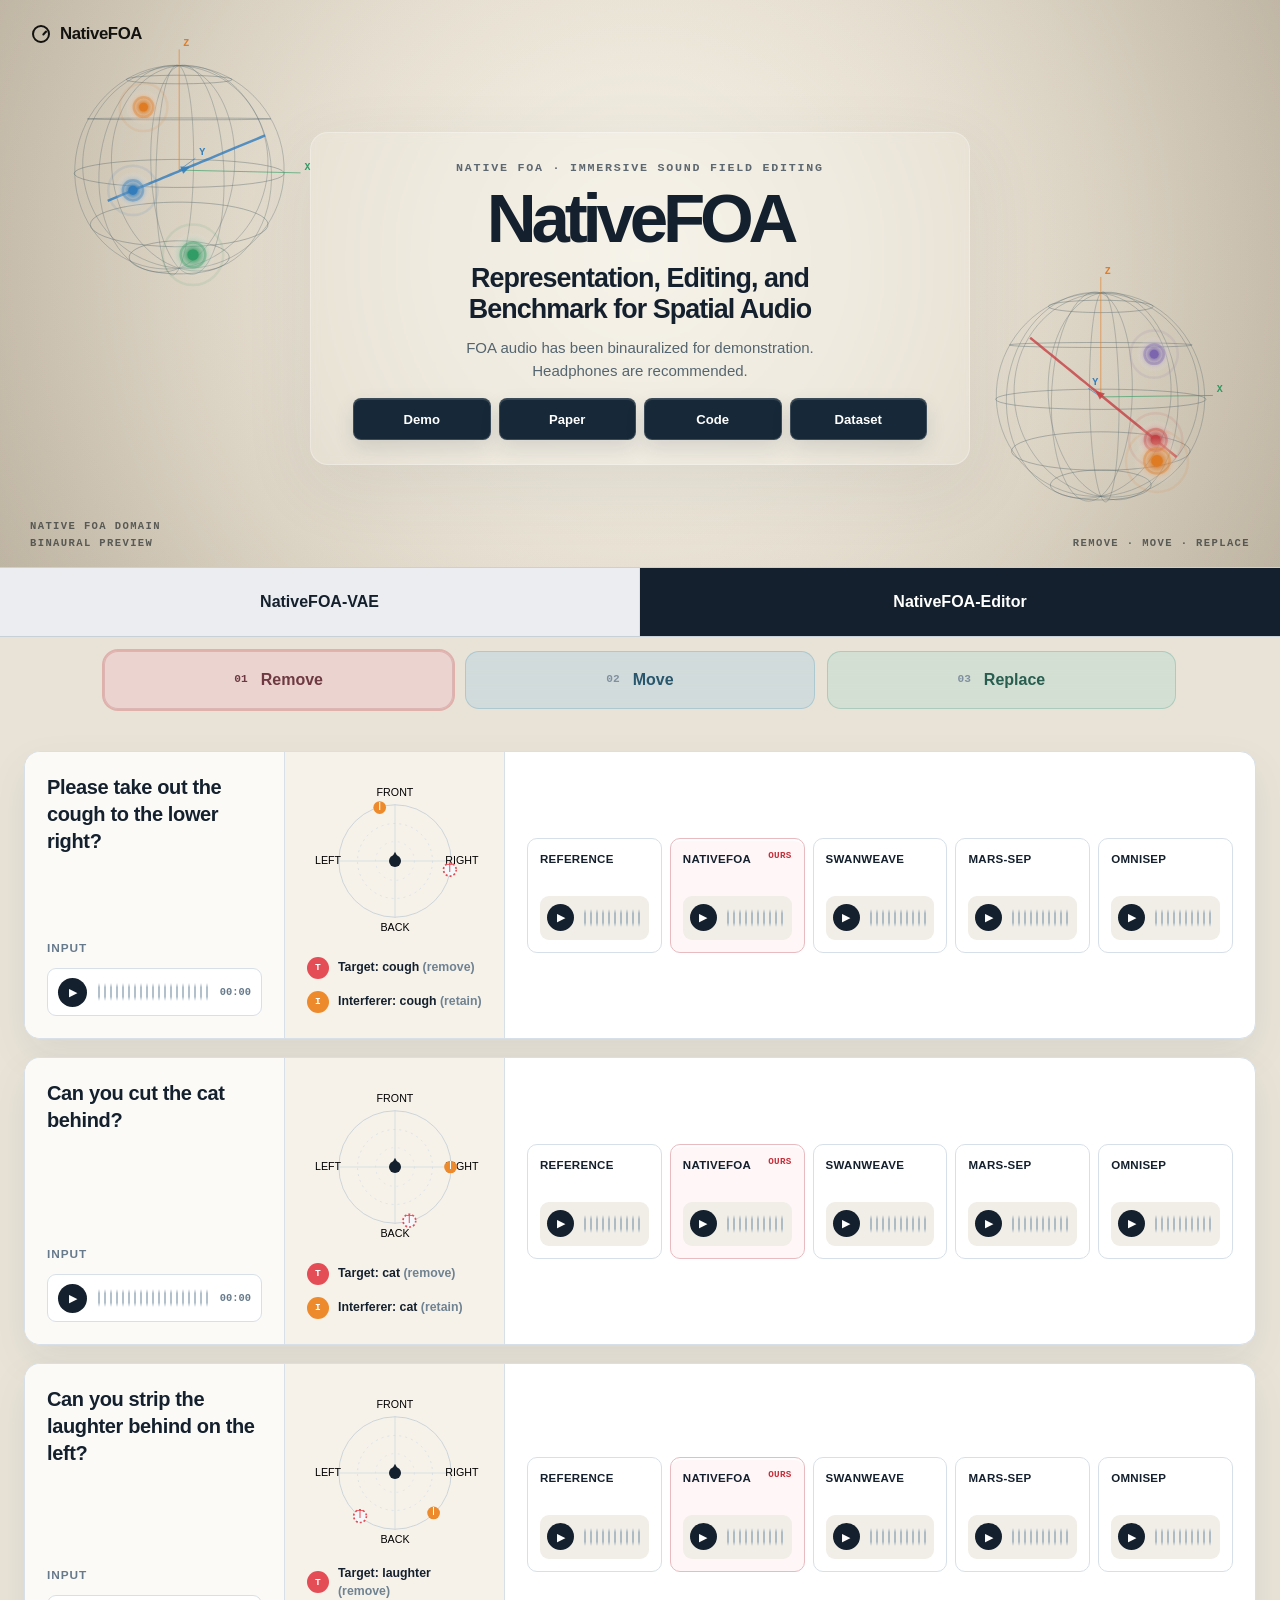
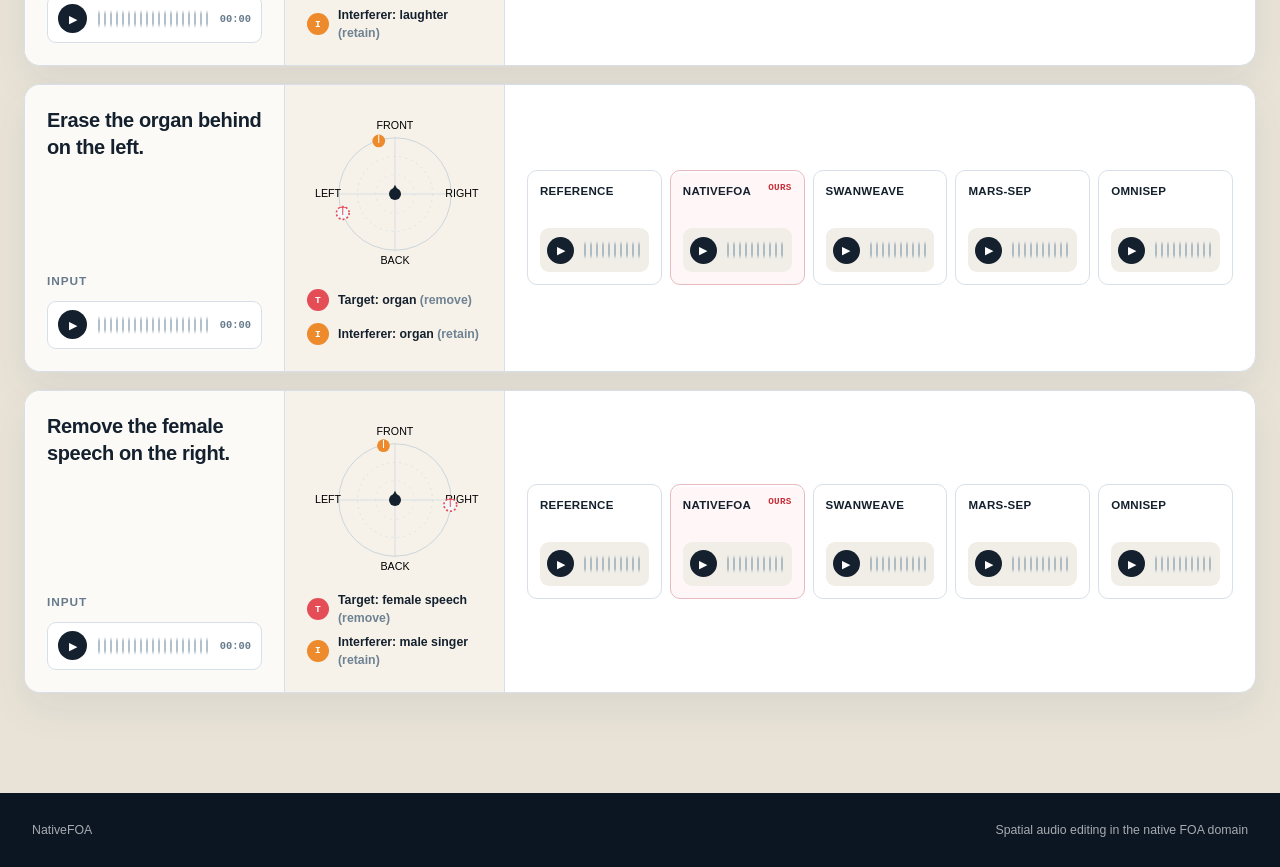
==== preview/index.html @ 8cf1c8b2 "Unify warm palette and flatten editor controls" ====
<!doctype html>
<html lang="en">
  <head>
    <meta charset="UTF-8" />
    <meta name="viewport" content="width=device-width, initial-scale=1.0" />
    <meta name="description" content="NativeFOA spatial audio editing — visual redesign concept." />
    <title>NativeFOA — Redesign Concept</title>
    <link rel="icon" type="image/svg+xml" href="data:image/svg+xml,%3Csvg xmlns='http://www.w3.org/2000/svg' viewBox='0 0 64 64'%3E%3Crect width='64' height='64' rx='14' fill='%230b111b'/%3E%3Ccircle cx='32' cy='32' r='19' fill='none' stroke='%23e9ff60' stroke-width='4'/%3E%3Ccircle cx='32' cy='13' r='5' fill='%23ff5b4d'/%3E%3Cpath d='M32 32L49 42' stroke='%23fff' stroke-width='3' stroke-linecap='round'/%3E%3C/svg%3E" />
    <link rel="stylesheet" href="styles.css?v=27" />
    <script src="app.js?v=27" defer></script>
  </head>
  <body>
    <header class="topbar">
      <a class="brand" href="#top" aria-label="NativeFOA home"><span class="brand-mark"></span>NativeFOA</a>
    </header>

    <main>
      <section class="hero" id="top">
        <canvas class="soundfield-canvas" id="soundfield-canvas" aria-hidden="true"></canvas>
        <div class="hero-shade"></div>
        <div class="hero-panel">
          <p class="kicker">NATIVE FOA · IMMERSIVE SOUND FIELD EDITING</p>
          <h1>NativeFOA</h1>
          <p class="hero-title">Representation, Editing, and<br />Benchmark for Spatial Audio</p>
          <p class="hero-copy">FOA audio has been binauralized for demonstration.<br />Headphones are recommended.</p>
          <div class="hero-actions" aria-label="Project resources">
            <a class="action action--dark" href="#editor">Demo</a>
            <span class="action action--muted">Paper</span>
            <span class="action action--muted">Code</span>
            <span class="action action--muted">Dataset</span>
          </div>
        </div>
        <div class="hero-meta hero-meta--left">NATIVE FOA DOMAIN<br />BINAURAL PREVIEW</div>
        <div class="hero-meta hero-meta--right">REMOVE · MOVE · REPLACE</div>
      </section>

      <nav class="module-switcher" aria-label="NativeFOA components">
        <button class="module-button" data-page="vae" type="button">NativeFOA-VAE</button>
        <button class="module-button is-active" data-page="editor" type="button">NativeFOA-Editor</button>
      </nav>

      <section class="demo-section page-panel" id="editor" data-page-panel="editor">
        <div class="task-switcher" role="tablist" aria-label="Editing task">
          <button class="task-button is-active" data-task="remove" role="tab" aria-selected="true"><span>01</span>Remove</button>
          <button class="task-button" data-task="move" role="tab" aria-selected="false"><span>02</span>Move</button>
          <button class="task-button" data-task="replace" role="tab" aria-selected="false"><span>03</span>Replace</button>
        </div>

        <div class="case-list" id="case-list" aria-live="polite"></div>
      </section>

      <section class="vae-section page-panel" id="vae" data-page-panel="vae" aria-labelledby="vae-demo-title" hidden>
        <div class="vae-heading">
          <div>
            <p class="kicker">NATIVE FOA · REPRESENTATION</p>
            <h2 id="vae-demo-title">FOA VAE Reconstruction Demo</h2>
          </div>
        </div>
        <div class="vae-list" id="vae-list"></div>
      </section>

    </main>

    <footer>
      <span>NativeFOA</span>
      <span>Spatial audio editing in the native FOA domain</span>
    </footer>
  </body>
</html>
---- preview/styles.css ----
:root{color-scheme:light;--ink:#14202d;--paper:#f5f7fa;--surface:#fff;--line:#d7e0e8;--task:#c94246;--accent:#a92f37;--interferer:#e67e22;font-family:Inter,ui-sans-serif,-apple-system,BlinkMacSystemFont,"Segoe UI",sans-serif}
*{box-sizing:border-box}html{scroll-behavior:smooth}body{margin:0;background:#0c1623;color:var(--ink);font-size:16px;line-height:1.5}button,a{font:inherit;color:inherit}a{text-decoration:none}
.topbar{position:fixed;inset:0 0 auto;z-index:50;display:flex;align-items:center;height:68px;padding:0 32px;color:#171817;mix-blend-mode:multiply}.brand{display:inline-flex;align-items:center;gap:10px;width:max-content;font-size:1.05rem;font-weight:850;letter-spacing:-.025em}.brand-mark{position:relative;width:18px;height:18px;border:2px solid currentColor;border-radius:50%}.brand-mark:after{content:"";position:absolute;left:7px;top:2px;width:2px;height:6px;border-radius:2px;background:currentColor;transform-origin:50% 7px;transform:rotate(42deg)}
.hero{position:relative;min-height:63vh;overflow:hidden;display:grid;place-items:center;padding:68px 22px 38px;background:radial-gradient(circle at 50% 45%,#f5f1e7 0,#e7e0d2 48%,#cbc1af 100%)}.soundfield-canvas{position:absolute;z-index:1;inset:0;width:100%;height:100%}.paper-figures{position:absolute;inset:0;overflow:hidden;pointer-events:none}.paper-figure{position:absolute;overflow:hidden;border:1px solid rgba(76,77,69,.12);background:rgba(255,255,255,.22);box-shadow:0 16px 36px rgba(70,63,50,.06);mix-blend-mode:multiply}.paper-figure img{display:block;filter:saturate(.9) contrast(.97);opacity:.19}.paper-figure--config{left:-30px;top:26px;width:380px;height:190px}.paper-figure--config img{width:710px;transform:translate(-12px,-8px)}.paper-figure--architecture{right:-36px;bottom:12px;width:390px;height:196px}.paper-figure--architecture img{width:560px;transform:translate(-134px,-9px)}.paper-figure--latent{left:38%;bottom:-34px;width:290px;height:174px}.paper-figure--latent img{width:290px}.hero-shade{position:absolute;z-index:1;inset:0;background:radial-gradient(circle at 50% 48%,rgba(250,247,238,.02) 0 30%,rgba(98,84,64,.035) 68%,rgba(65,53,38,.09) 100%)}
.hero-panel{position:relative;z-index:2;width:min(720px,90vw);padding:28px 42px 24px;border:1px solid rgba(255,255,255,.28);background:rgba(255,255,255,.16);box-shadow:0 22px 70px rgba(53,63,67,.09);text-align:center;backdrop-filter:blur(4px) saturate(1.05)}.kicker{margin:0 0 12px;color:#5d6870;font:760 .73rem/1.2 ui-monospace,SFMono-Regular,Menlo,monospace;letter-spacing:.15em}.hero h1{margin:0;font-size:clamp(3rem,5.4vw,4.4rem);line-height:.9;letter-spacing:-.075em}.hero-title{margin:14px 0 0;font-size:clamp(1.3rem,2.1vw,1.7rem);font-weight:750;line-height:1.16;letter-spacing:-.035em}.hero-copy{margin:12px 0 16px;color:#54656f;font-size:.94rem}.hero-actions{display:grid;grid-template-columns:repeat(4,1fr);gap:8px}.action{display:flex;min-height:42px;align-items:center;justify-content:center;gap:9px;border:1px solid rgba(255,255,255,.16);border-radius:8px;background:#172938;color:#fff;box-shadow:0 8px 20px rgba(14,37,54,.12),inset 0 1px rgba(255,255,255,.13);font-size:.82rem;font-weight:760}.action--dark{transition:transform .2s ease,background .2s ease}.action--dark:hover{transform:translateY(-2px);background:#23465b}.action--muted{background:#172938;color:#fff;cursor:default}.hero-meta{position:absolute;z-index:2;bottom:16px;color:rgba(40,45,45,.7);font:650 .66rem/1.55 ui-monospace,SFMono-Regular,Menlo,monospace;letter-spacing:.13em}.hero-meta--left{left:30px}.hero-meta--right{right:30px}
.demo-section{padding:0 max(24px,calc((100vw - 1450px)/2)) 100px;background:var(--paper)}.task-switcher{position:sticky;top:0;z-index:20;display:grid;grid-template-columns:repeat(3,1fr);border-block:1px solid var(--line);background:rgba(245,247,250,.94);backdrop-filter:blur(16px)}.task-button{display:flex;align-items:center;justify-content:center;gap:13px;min-height:68px;border:0;border-right:1px solid var(--line);background:transparent;font-size:1rem;font-weight:800;cursor:pointer}.task-button:last-child{border-right:0}.task-button span{color:#8090a0;font:700 .7rem/1 ui-monospace,monospace}.task-button.is-active{background:#14202d;color:#fff}.task-button.is-active span{color:var(--task)}
.case-list{display:grid;gap:18px;padding-top:28px}.case-card{display:grid;grid-template-columns:minmax(230px,260px) 220px minmax(560px,1fr);min-height:288px;overflow:hidden;border:1px solid var(--line);border-radius:16px;background:var(--surface);box-shadow:0 16px 42px rgba(34,62,82,.07)}.case-copy,.scene-panel,.methods-panel{min-width:0;padding:22px;border-right:1px solid var(--line)}.methods-panel{border-right:0}.case-copy{display:flex;flex-direction:column;background:linear-gradient(145deg,#fbfcfd,#f3f7fa)}.case-copy h3{margin:0;font-size:1.25rem;line-height:1.34;letter-spacing:-.018em}.input-player{margin-top:auto;padding-top:24px}.micro-label{color:#677a8c;font-size:.74rem;font-weight:780;letter-spacing:.08em;text-transform:uppercase}.fake-player{display:grid;grid-template-columns:30px 1fr auto;gap:10px;align-items:center;width:100%;min-height:48px;margin-top:10px;padding:8px 10px;border:1px solid var(--line);border-radius:9px;background:#fff;cursor:pointer}.play-icon{display:grid;width:29px;height:29px;place-items:center;border-radius:50%;background:#14202d;color:#fff;font-style:normal;font-size:.67rem}.wave{height:18px;background:repeating-linear-gradient(90deg,#8ea3b4 0 2px,transparent 2px 6px);mask:linear-gradient(180deg,transparent,#000 24% 76%,transparent);opacity:.68}.fake-player b{color:#667a8b;font:650 .65rem/1 ui-monospace,monospace}.fake-player.is-playing .play-icon{background:var(--accent)}.fake-player.is-playing .wave{background:repeating-linear-gradient(90deg,var(--accent) 0 2px,transparent 2px 6px);animation:wave .9s linear infinite}
.scene-panel{display:flex;flex-direction:column;background:#f4f8fb}.scene-wrap{width:174px;margin:0 auto 4px}.scene-wrap svg{display:block;width:100%;height:auto}.scene-key{display:grid;gap:5px;margin-top:auto}.key-row{display:grid;grid-template-columns:23px 1fr;gap:8px;align-items:center;min-height:29px;font-size:.77rem;font-weight:690}.key-row b{display:grid;width:22px;height:22px;place-items:center;border-radius:50%;background:var(--dot);color:#fff;font:780 .6rem/1 ui-monospace,monospace}.key-row em{color:#6f8292;font-style:normal;font-weight:580}
.methods-panel{display:flex;align-items:center}.method-grid{display:grid;grid-template-columns:repeat(var(--methods,4),minmax(112px,1fr));gap:8px;width:100%}.method-card{min-width:0;padding:12px;border:1px solid var(--line);border-radius:10px;background:#fff}.method-card--ours{box-shadow:inset 0 2px rgba(255,255,255,.8)}#case-list[data-task="remove"] .method-card--ours{border-color:#e7bbc0;background:#fff6f7}#case-list[data-task="move"] .method-card--ours{border-color:#b6d9ee;background:#f2f9fd}#case-list[data-task="replace"] .method-card--ours{border-color:#b9dfd1;background:#f2faf7}.method-name{display:flex;min-height:31px;justify-content:space-between;gap:6px;font-size:.72rem;font-weight:830;letter-spacing:.025em;text-transform:uppercase}.method-name small{color:var(--accent);font:730 .58rem/1 ui-monospace,monospace}.method-card .fake-player{grid-template-columns:27px 1fr;min-height:44px;margin-top:14px;padding:7px;border:0;background:#eef3f6}.method-card .play-icon{width:27px;height:27px}.method-card .fake-player b{display:none}
.hero-panel{width:min(660px,78vw)}.topbar{position:absolute}
[hidden]{display:none!important}.module-switcher{position:sticky;top:0;z-index:40;display:grid;grid-template-columns:repeat(2,1fr);border-block:1px solid #c8d1d8;background:rgba(245,247,250,.96);backdrop-filter:blur(16px)}.module-button{display:flex;align-items:center;justify-content:center;min-height:68px;border:0;border-right:1px solid #d7e0e8;background:transparent;color:#14202d;font-size:1rem;font-weight:820;cursor:pointer}.module-button:last-child{border-right:0}.module-button.is-active{background:#14202d;color:#fff}
.task-switcher{top:68px;padding:14px max(18px,calc((100vw - 1120px)/2));gap:12px;border:0;background:linear-gradient(180deg,rgba(224,239,246,.94),rgba(204,226,236,.88));backdrop-filter:blur(18px) saturate(1.15)}.task-button{position:relative;min-height:58px;overflow:hidden;border:1px solid rgba(118,171,193,.34)!important;border-radius:18px;color:#19384a;box-shadow:0 10px 25px rgba(31,87,111,.1),inset 0 1px 0 rgba(255,255,255,.9),inset 0 -1px 0 rgba(65,131,158,.12);transform:none;transition:transform .22s ease,box-shadow .22s ease,background .22s ease}.task-button:nth-child(1){background:linear-gradient(135deg,rgba(255,255,255,.84),rgba(245,185,194,.3) 48%,rgba(216,133,148,.18))}.task-button:nth-child(2){background:linear-gradient(135deg,rgba(255,255,255,.86),rgba(130,202,235,.31) 48%,rgba(66,157,204,.18))}.task-button:nth-child(3){background:linear-gradient(135deg,rgba(255,255,255,.86),rgba(132,221,199,.3) 48%,rgba(55,168,147,.17))}.task-button:after{position:absolute;inset:1px;border-radius:17px;background:linear-gradient(115deg,rgba(255,255,255,.72),transparent 32% 70%,rgba(255,255,255,.2));content:"";pointer-events:none}.task-button:hover{transform:translateY(-2px);box-shadow:0 14px 30px rgba(31,87,111,.15),inset 0 1px 0 rgba(255,255,255,.95)}.task-button:nth-child(1).is-active{background:linear-gradient(135deg,rgba(255,250,251,.96),rgba(235,139,153,.58) 52%,rgba(204,92,112,.38));border-color:rgba(196,82,101,.5)!important;color:#712b38}.task-button:nth-child(2).is-active{background:linear-gradient(135deg,rgba(249,253,255,.96),rgba(85,175,220,.58) 52%,rgba(34,130,181,.38));border-color:rgba(38,132,181,.5)!important;color:#174f70}.task-button:nth-child(3).is-active{background:linear-gradient(135deg,rgba(249,255,253,.96),rgba(75,191,166,.56) 52%,rgba(31,142,120,.36));border-color:rgba(36,145,123,.5)!important;color:#155b4d}.task-button.is-active span{color:currentColor}.task-button:active{transform:translateY(1px)}
.vae-section{padding:48px max(24px,calc((100vw - 1450px)/2)) 76px;background:#e9e3d7}.vae-heading{margin-bottom:18px}.vae-heading .kicker{margin-bottom:8px}.vae-heading h2{margin:0;font-size:clamp(1.3rem,1.7vw,1.7rem);line-height:1.12;letter-spacing:-.025em}.vae-list{display:grid;gap:15px}.vae-case{overflow:hidden;border:1px solid rgba(20,32,45,.18);border-radius:15px;background:#f5f7fa;box-shadow:0 17px 44px rgba(38,47,54,.1)}.vae-frame{display:block;width:100%;height:520px;border:0;background:#f5f7fa}.bench-section{min-height:62vh;padding:90px max(24px,calc((100vw - 1120px)/2)) 110px;background:#f5f7fa}.bench-section h2{margin:0;font-size:clamp(3rem,7vw,6.5rem);line-height:.9;letter-spacing:-.07em}.bench-section>p:not(.kicker){max-width:720px;margin:28px 0;color:#62717a;font-size:1.08rem}.bench-placeholder{display:flex;align-items:center;justify-content:space-between;margin-top:58px;padding:34px;border:1px solid #d7e0e8;border-radius:16px;background:#fff;box-shadow:0 18px 46px rgba(34,62,82,.07)}.bench-placeholder span{font-weight:760}.bench-placeholder strong{color:#a92f37;font:800 .72rem/1 ui-monospace,monospace;letter-spacing:.12em;text-transform:uppercase}
.hero-panel{border-radius:18px}.demo-section{background:#e9e3d7}.case-copy{background:#fbfaf7}.scene-panel{background:#f6f2ea}.method-card .fake-player{background:#f1eee8}.task-switcher{background:rgba(233,227,215,.95);backdrop-filter:blur(16px)}.task-button{border-color:rgba(118,104,84,.22)!important;border-radius:14px;box-shadow:none;transform:none}.task-button:after{display:none}.task-button:nth-child(1),.task-button:nth-child(1).is-active{background:rgba(238,185,193,.34);border-color:rgba(192,111,124,.34)!important;color:#6f3942}.task-button:nth-child(2),.task-button:nth-child(2).is-active{background:rgba(170,207,226,.38);border-color:rgba(91,151,180,.3)!important;color:#28576d}.task-button:nth-child(3),.task-button:nth-child(3).is-active{background:rgba(174,218,205,.38);border-color:rgba(82,151,132,.3)!important;color:#285e50}.task-button.is-active{box-shadow:0 0 0 2px color-mix(in srgb,var(--accent) 28%,transparent)}.task-button:hover{transform:none;filter:brightness(.98)}.task-button:active{transform:none}
footer{display:flex;justify-content:space-between;gap:30px;padding:28px 32px;background:#0c1623;color:rgba(255,255,255,.64);font-size:.77rem}@keyframes wave{to{background-position:24px 0}}
@media(max-width:1120px){.case-card{grid-template-columns:260px minmax(220px,1fr)}.methods-panel{grid-column:1/-1;border-top:1px solid var(--line)}.method-grid{grid-template-columns:repeat(var(--methods,4),minmax(108px,1fr))}}
@media(max-width:900px){.vae-heading h2{font-size:clamp(1.25rem,4vw,1.55rem)}}
@media(max-width:720px){.topbar{height:58px;padding-inline:16px}.hero{min-height:70vh;padding:62px 14px 28px}.hero-panel{width:min(94vw,660px);padding:25px 18px 22px}.hero h1{font-size:clamp(2.8rem,12vw,3.8rem)}.hero-title br,.hero-copy br{display:none}.hero-actions{grid-template-columns:repeat(2,1fr)}.hero-meta{display:none}.module-button{min-height:60px;font-size:.82rem}.demo-section{padding-inline:12px;padding-bottom:74px}.task-switcher{top:60px;padding:10px 8px;gap:7px}.task-button{min-height:52px;border-radius:14px;font-size:.82rem}.case-card{grid-template-columns:1fr}.case-copy,.scene-panel,.methods-panel{border-right:0;border-bottom:1px solid var(--line)}.case-copy{min-height:250px}.scene-wrap{width:210px}.methods-panel{min-width:0}.method-grid{grid-template-columns:repeat(2,minmax(130px,1fr))}.method-card:last-child:nth-child(odd){grid-column:1/-1}.vae-section{padding:38px 12px 60px}.vae-frame{height:1500px}footer{display:grid}}
@media(prefers-reduced-motion:reduce){html{scroll-behavior:auto}.fake-player.is-playing .wave{animation:none}}
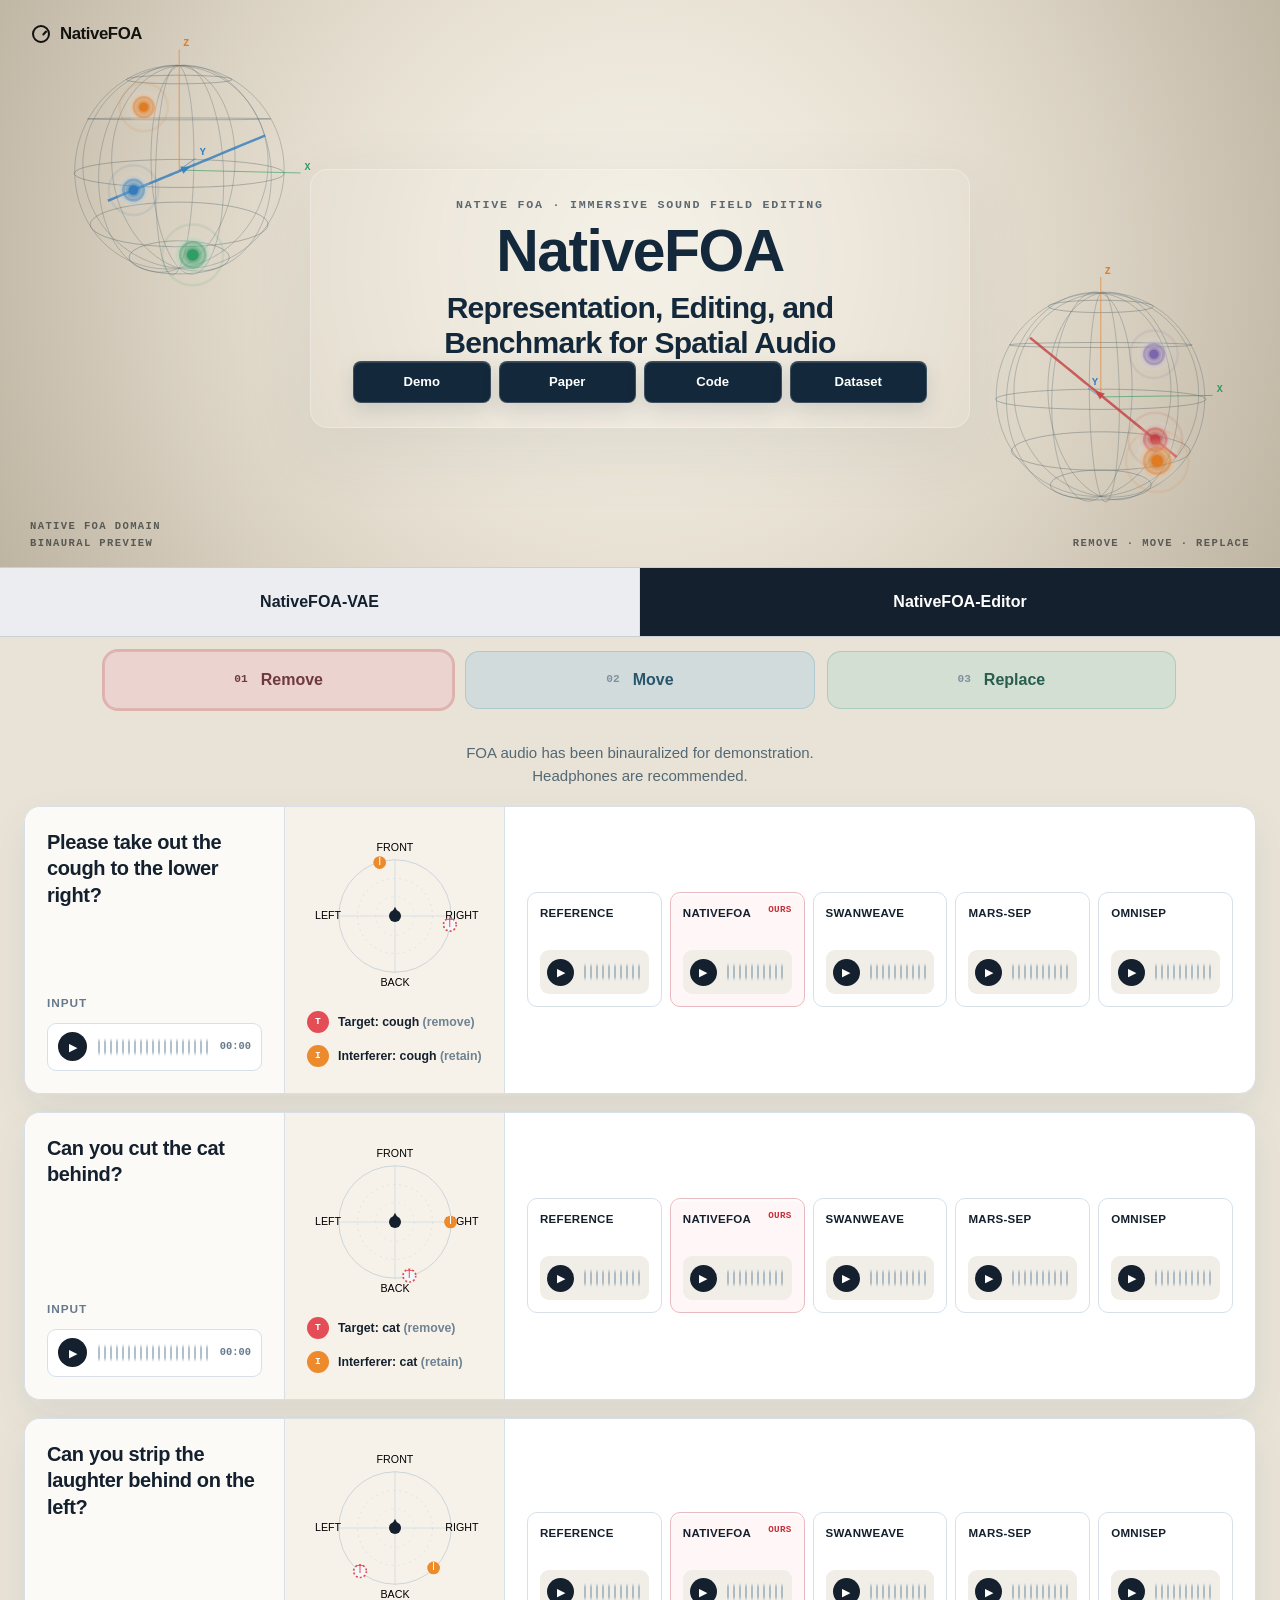
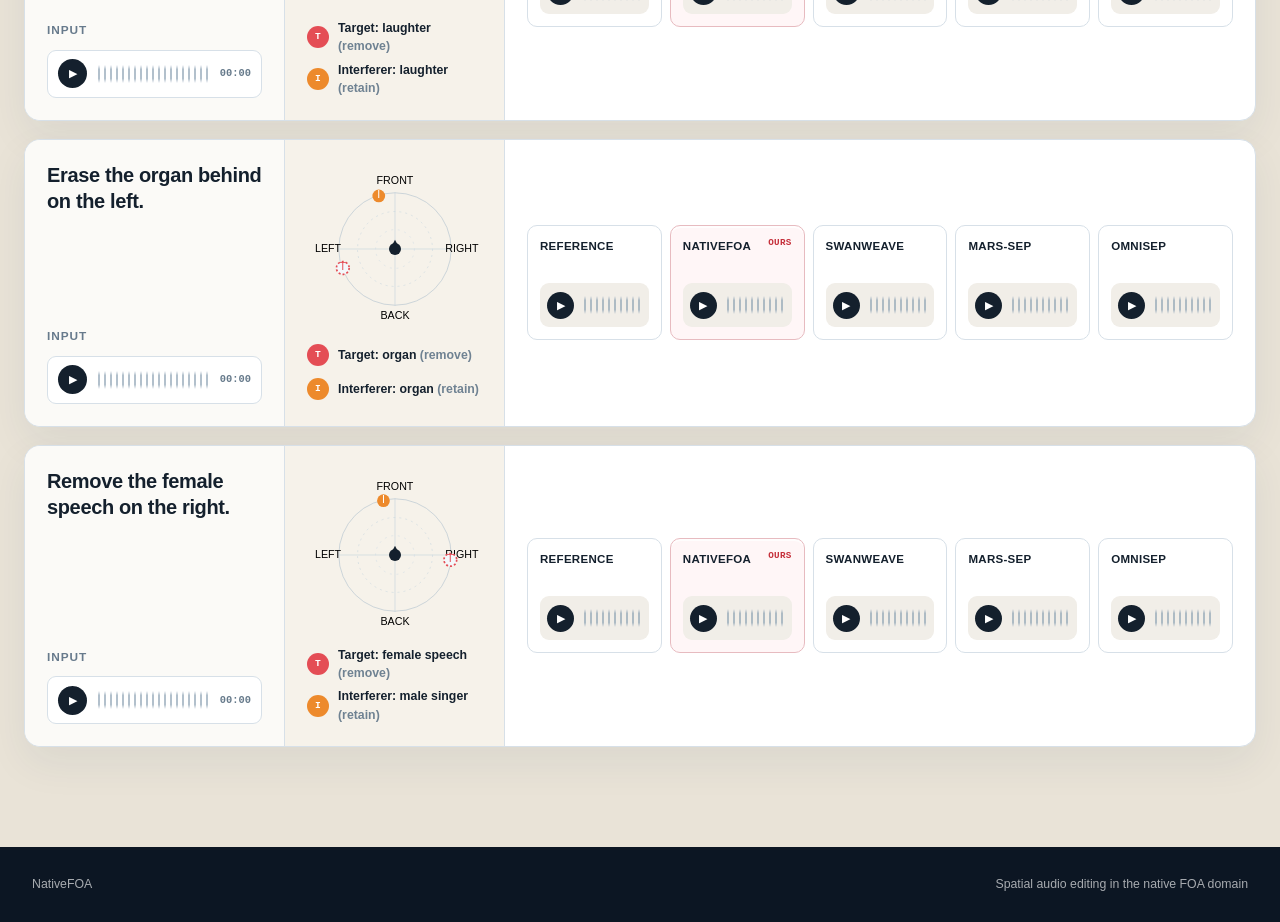
==== commit a6777ef9: "Refine hero typography and editor guidance" ====
--- a/preview/index.html
+++ b/preview/index.html
@@ -6,8 +6,8 @@
     <meta name="description" content="NativeFOA spatial audio editing — visual redesign concept." />
     <title>NativeFOA — Redesign Concept</title>
     <link rel="icon" type="image/svg+xml" href="data:image/svg+xml,%3Csvg xmlns='http://www.w3.org/2000/svg' viewBox='0 0 64 64'%3E%3Crect width='64' height='64' rx='14' fill='%230b111b'/%3E%3Ccircle cx='32' cy='32' r='19' fill='none' stroke='%23e9ff60' stroke-width='4'/%3E%3Ccircle cx='32' cy='13' r='5' fill='%23ff5b4d'/%3E%3Cpath d='M32 32L49 42' stroke='%23fff' stroke-width='3' stroke-linecap='round'/%3E%3C/svg%3E" />
-    <link rel="stylesheet" href="styles.css?v=27" />
-    <script src="app.js?v=27" defer></script>
+    <link rel="stylesheet" href="styles.css?v=29" />
+    <script src="app.js?v=29" defer></script>
   </head>
   <body>
     <header class="topbar">
@@ -22,7 +22,6 @@
           <p class="kicker">NATIVE FOA · IMMERSIVE SOUND FIELD EDITING</p>
           <h1>NativeFOA</h1>
           <p class="hero-title">Representation, Editing, and<br />Benchmark for Spatial Audio</p>
-          <p class="hero-copy">FOA audio has been binauralized for demonstration.<br />Headphones are recommended.</p>
           <div class="hero-actions" aria-label="Project resources">
             <a class="action action--dark" href="#editor">Demo</a>
             <span class="action action--muted">Paper</span>
@@ -46,6 +45,8 @@
           <button class="task-button" data-task="replace" role="tab" aria-selected="false"><span>03</span>Replace</button>
         </div>
 
+        <p class="editor-note">FOA audio has been binauralized for demonstration.<br />Headphones are recommended.</p>
+
         <div class="case-list" id="case-list" aria-live="polite"></div>
       </section>
 
--- a/preview/styles.css
+++ b/preview/styles.css
@@ -12,6 +12,7 @@
 .task-switcher{top:68px;padding:14px max(18px,calc((100vw - 1120px)/2));gap:12px;border:0;background:linear-gradient(180deg,rgba(224,239,246,.94),rgba(204,226,236,.88));backdrop-filter:blur(18px) saturate(1.15)}.task-button{position:relative;min-height:58px;overflow:hidden;border:1px solid rgba(118,171,193,.34)!important;border-radius:18px;color:#19384a;box-shadow:0 10px 25px rgba(31,87,111,.1),inset 0 1px 0 rgba(255,255,255,.9),inset 0 -1px 0 rgba(65,131,158,.12);transform:none;transition:transform .22s ease,box-shadow .22s ease,background .22s ease}.task-button:nth-child(1){background:linear-gradient(135deg,rgba(255,255,255,.84),rgba(245,185,194,.3) 48%,rgba(216,133,148,.18))}.task-button:nth-child(2){background:linear-gradient(135deg,rgba(255,255,255,.86),rgba(130,202,235,.31) 48%,rgba(66,157,204,.18))}.task-button:nth-child(3){background:linear-gradient(135deg,rgba(255,255,255,.86),rgba(132,221,199,.3) 48%,rgba(55,168,147,.17))}.task-button:after{position:absolute;inset:1px;border-radius:17px;background:linear-gradient(115deg,rgba(255,255,255,.72),transparent 32% 70%,rgba(255,255,255,.2));content:"";pointer-events:none}.task-button:hover{transform:translateY(-2px);box-shadow:0 14px 30px rgba(31,87,111,.15),inset 0 1px 0 rgba(255,255,255,.95)}.task-button:nth-child(1).is-active{background:linear-gradient(135deg,rgba(255,250,251,.96),rgba(235,139,153,.58) 52%,rgba(204,92,112,.38));border-color:rgba(196,82,101,.5)!important;color:#712b38}.task-button:nth-child(2).is-active{background:linear-gradient(135deg,rgba(249,253,255,.96),rgba(85,175,220,.58) 52%,rgba(34,130,181,.38));border-color:rgba(38,132,181,.5)!important;color:#174f70}.task-button:nth-child(3).is-active{background:linear-gradient(135deg,rgba(249,255,253,.96),rgba(75,191,166,.56) 52%,rgba(31,142,120,.36));border-color:rgba(36,145,123,.5)!important;color:#155b4d}.task-button.is-active span{color:currentColor}.task-button:active{transform:translateY(1px)}
 .vae-section{padding:48px max(24px,calc((100vw - 1450px)/2)) 76px;background:#e9e3d7}.vae-heading{margin-bottom:18px}.vae-heading .kicker{margin-bottom:8px}.vae-heading h2{margin:0;font-size:clamp(1.3rem,1.7vw,1.7rem);line-height:1.12;letter-spacing:-.025em}.vae-list{display:grid;gap:15px}.vae-case{overflow:hidden;border:1px solid rgba(20,32,45,.18);border-radius:15px;background:#f5f7fa;box-shadow:0 17px 44px rgba(38,47,54,.1)}.vae-frame{display:block;width:100%;height:520px;border:0;background:#f5f7fa}.bench-section{min-height:62vh;padding:90px max(24px,calc((100vw - 1120px)/2)) 110px;background:#f5f7fa}.bench-section h2{margin:0;font-size:clamp(3rem,7vw,6.5rem);line-height:.9;letter-spacing:-.07em}.bench-section>p:not(.kicker){max-width:720px;margin:28px 0;color:#62717a;font-size:1.08rem}.bench-placeholder{display:flex;align-items:center;justify-content:space-between;margin-top:58px;padding:34px;border:1px solid #d7e0e8;border-radius:16px;background:#fff;box-shadow:0 18px 46px rgba(34,62,82,.07)}.bench-placeholder span{font-weight:760}.bench-placeholder strong{color:#a92f37;font:800 .72rem/1 ui-monospace,monospace;letter-spacing:.12em;text-transform:uppercase}
 .hero-panel{border-radius:18px}.demo-section{background:#e9e3d7}.case-copy{background:#fbfaf7}.scene-panel{background:#f6f2ea}.method-card .fake-player{background:#f1eee8}.task-switcher{background:rgba(233,227,215,.95);backdrop-filter:blur(16px)}.task-button{border-color:rgba(118,104,84,.22)!important;border-radius:14px;box-shadow:none;transform:none}.task-button:after{display:none}.task-button:nth-child(1),.task-button:nth-child(1).is-active{background:rgba(238,185,193,.34);border-color:rgba(192,111,124,.34)!important;color:#6f3942}.task-button:nth-child(2),.task-button:nth-child(2).is-active{background:rgba(170,207,226,.38);border-color:rgba(91,151,180,.3)!important;color:#28576d}.task-button:nth-child(3),.task-button:nth-child(3).is-active{background:rgba(174,218,205,.38);border-color:rgba(82,151,132,.3)!important;color:#285e50}.task-button.is-active{box-shadow:0 0 0 2px color-mix(in srgb,var(--accent) 28%,transparent)}.task-button:hover{transform:none;filter:brightness(.98)}.task-button:active{transform:none}
+.hero{background:radial-gradient(circle at 50% 45%,#f5f1e7 0,#e7e0d2 48%,#cbc1af 100%)}.hero-panel{background:rgba(255,255,255,.06);-webkit-backdrop-filter:blur(1px) saturate(1.02);backdrop-filter:blur(1px) saturate(1.02)}.hero h1{color:#13283a;font-size:clamp(2.9rem,4.6vw,3.9rem);letter-spacing:-.025em}.hero-title{color:#13283a;font-size:clamp(1.5rem,2.35vw,1.9rem);letter-spacing:-.025em}.action{border-color:rgba(255,255,255,.18);background:#13283a}.action--muted{background:#13283a}.editor-note{margin:0;padding:18px 20px 0;color:#536875;text-align:center;font-size:.94rem;line-height:1.55}.case-list{padding-top:18px}
 footer{display:flex;justify-content:space-between;gap:30px;padding:28px 32px;background:#0c1623;color:rgba(255,255,255,.64);font-size:.77rem}@keyframes wave{to{background-position:24px 0}}
 @media(max-width:1120px){.case-card{grid-template-columns:260px minmax(220px,1fr)}.methods-panel{grid-column:1/-1;border-top:1px solid var(--line)}.method-grid{grid-template-columns:repeat(var(--methods,4),minmax(108px,1fr))}}
 @media(max-width:900px){.vae-heading h2{font-size:clamp(1.25rem,4vw,1.55rem)}}
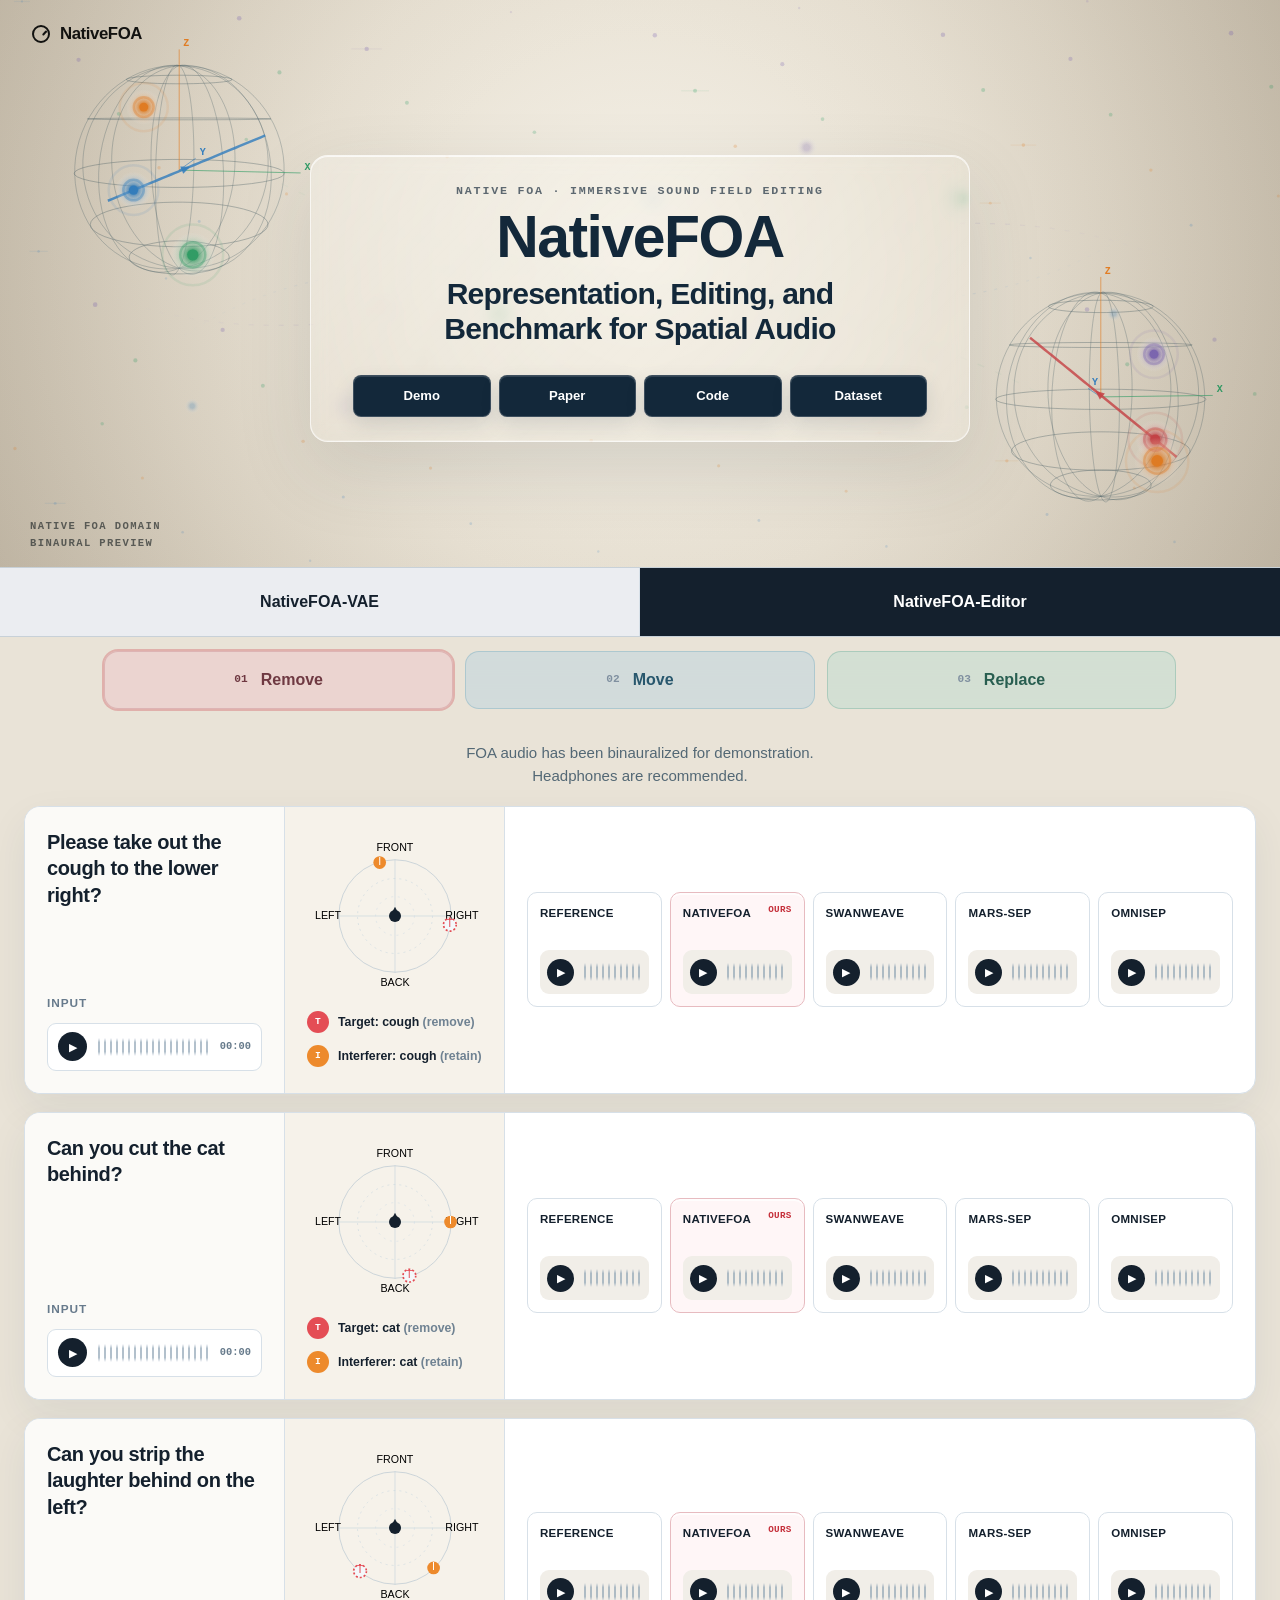
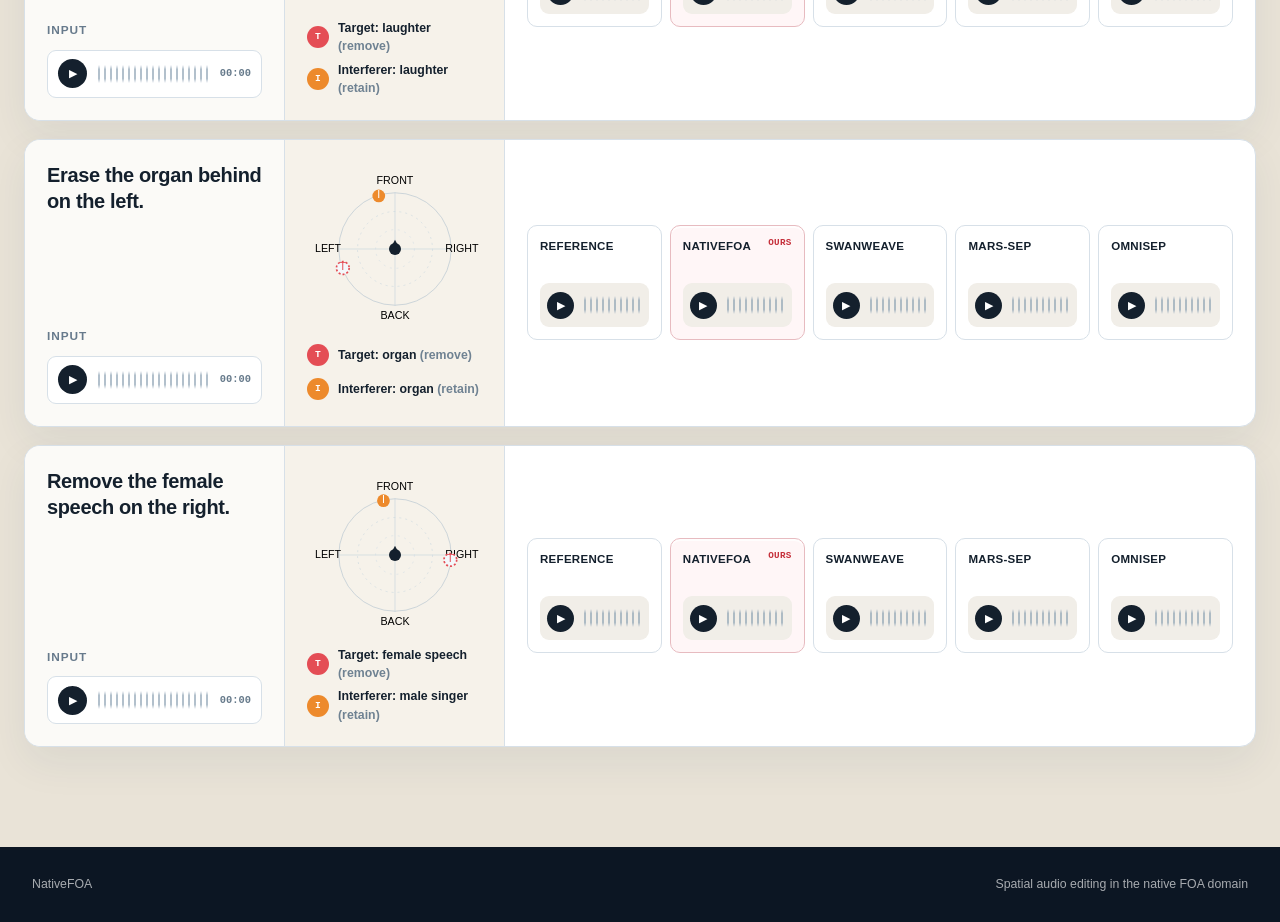
==== commit 7ac5026b: "Enrich hero soundfield and glass treatment" ====
--- a/preview/index.html
+++ b/preview/index.html
@@ -6,8 +6,8 @@
     <meta name="description" content="NativeFOA spatial audio editing — visual redesign concept." />
     <title>NativeFOA — Redesign Concept</title>
     <link rel="icon" type="image/svg+xml" href="data:image/svg+xml,%3Csvg xmlns='http://www.w3.org/2000/svg' viewBox='0 0 64 64'%3E%3Crect width='64' height='64' rx='14' fill='%230b111b'/%3E%3Ccircle cx='32' cy='32' r='19' fill='none' stroke='%23e9ff60' stroke-width='4'/%3E%3Ccircle cx='32' cy='13' r='5' fill='%23ff5b4d'/%3E%3Cpath d='M32 32L49 42' stroke='%23fff' stroke-width='3' stroke-linecap='round'/%3E%3C/svg%3E" />
-    <link rel="stylesheet" href="styles.css?v=29" />
-    <script src="app.js?v=29" defer></script>
+    <link rel="stylesheet" href="styles.css?v=30" />
+    <script src="app.js?v=30" defer></script>
   </head>
   <body>
     <header class="topbar">
@@ -30,7 +30,6 @@
           </div>
         </div>
         <div class="hero-meta hero-meta--left">NATIVE FOA DOMAIN<br />BINAURAL PREVIEW</div>
-        <div class="hero-meta hero-meta--right">REMOVE · MOVE · REPLACE</div>
       </section>
 
       <nav class="module-switcher" aria-label="NativeFOA components">
--- a/preview/styles.css
+++ b/preview/styles.css
@@ -12,7 +12,7 @@
 .task-switcher{top:68px;padding:14px max(18px,calc((100vw - 1120px)/2));gap:12px;border:0;background:linear-gradient(180deg,rgba(224,239,246,.94),rgba(204,226,236,.88));backdrop-filter:blur(18px) saturate(1.15)}.task-button{position:relative;min-height:58px;overflow:hidden;border:1px solid rgba(118,171,193,.34)!important;border-radius:18px;color:#19384a;box-shadow:0 10px 25px rgba(31,87,111,.1),inset 0 1px 0 rgba(255,255,255,.9),inset 0 -1px 0 rgba(65,131,158,.12);transform:none;transition:transform .22s ease,box-shadow .22s ease,background .22s ease}.task-button:nth-child(1){background:linear-gradient(135deg,rgba(255,255,255,.84),rgba(245,185,194,.3) 48%,rgba(216,133,148,.18))}.task-button:nth-child(2){background:linear-gradient(135deg,rgba(255,255,255,.86),rgba(130,202,235,.31) 48%,rgba(66,157,204,.18))}.task-button:nth-child(3){background:linear-gradient(135deg,rgba(255,255,255,.86),rgba(132,221,199,.3) 48%,rgba(55,168,147,.17))}.task-button:after{position:absolute;inset:1px;border-radius:17px;background:linear-gradient(115deg,rgba(255,255,255,.72),transparent 32% 70%,rgba(255,255,255,.2));content:"";pointer-events:none}.task-button:hover{transform:translateY(-2px);box-shadow:0 14px 30px rgba(31,87,111,.15),inset 0 1px 0 rgba(255,255,255,.95)}.task-button:nth-child(1).is-active{background:linear-gradient(135deg,rgba(255,250,251,.96),rgba(235,139,153,.58) 52%,rgba(204,92,112,.38));border-color:rgba(196,82,101,.5)!important;color:#712b38}.task-button:nth-child(2).is-active{background:linear-gradient(135deg,rgba(249,253,255,.96),rgba(85,175,220,.58) 52%,rgba(34,130,181,.38));border-color:rgba(38,132,181,.5)!important;color:#174f70}.task-button:nth-child(3).is-active{background:linear-gradient(135deg,rgba(249,255,253,.96),rgba(75,191,166,.56) 52%,rgba(31,142,120,.36));border-color:rgba(36,145,123,.5)!important;color:#155b4d}.task-button.is-active span{color:currentColor}.task-button:active{transform:translateY(1px)}
 .vae-section{padding:48px max(24px,calc((100vw - 1450px)/2)) 76px;background:#e9e3d7}.vae-heading{margin-bottom:18px}.vae-heading .kicker{margin-bottom:8px}.vae-heading h2{margin:0;font-size:clamp(1.3rem,1.7vw,1.7rem);line-height:1.12;letter-spacing:-.025em}.vae-list{display:grid;gap:15px}.vae-case{overflow:hidden;border:1px solid rgba(20,32,45,.18);border-radius:15px;background:#f5f7fa;box-shadow:0 17px 44px rgba(38,47,54,.1)}.vae-frame{display:block;width:100%;height:520px;border:0;background:#f5f7fa}.bench-section{min-height:62vh;padding:90px max(24px,calc((100vw - 1120px)/2)) 110px;background:#f5f7fa}.bench-section h2{margin:0;font-size:clamp(3rem,7vw,6.5rem);line-height:.9;letter-spacing:-.07em}.bench-section>p:not(.kicker){max-width:720px;margin:28px 0;color:#62717a;font-size:1.08rem}.bench-placeholder{display:flex;align-items:center;justify-content:space-between;margin-top:58px;padding:34px;border:1px solid #d7e0e8;border-radius:16px;background:#fff;box-shadow:0 18px 46px rgba(34,62,82,.07)}.bench-placeholder span{font-weight:760}.bench-placeholder strong{color:#a92f37;font:800 .72rem/1 ui-monospace,monospace;letter-spacing:.12em;text-transform:uppercase}
 .hero-panel{border-radius:18px}.demo-section{background:#e9e3d7}.case-copy{background:#fbfaf7}.scene-panel{background:#f6f2ea}.method-card .fake-player{background:#f1eee8}.task-switcher{background:rgba(233,227,215,.95);backdrop-filter:blur(16px)}.task-button{border-color:rgba(118,104,84,.22)!important;border-radius:14px;box-shadow:none;transform:none}.task-button:after{display:none}.task-button:nth-child(1),.task-button:nth-child(1).is-active{background:rgba(238,185,193,.34);border-color:rgba(192,111,124,.34)!important;color:#6f3942}.task-button:nth-child(2),.task-button:nth-child(2).is-active{background:rgba(170,207,226,.38);border-color:rgba(91,151,180,.3)!important;color:#28576d}.task-button:nth-child(3),.task-button:nth-child(3).is-active{background:rgba(174,218,205,.38);border-color:rgba(82,151,132,.3)!important;color:#285e50}.task-button.is-active{box-shadow:0 0 0 2px color-mix(in srgb,var(--accent) 28%,transparent)}.task-button:hover{transform:none;filter:brightness(.98)}.task-button:active{transform:none}
-.hero{background:radial-gradient(circle at 50% 45%,#f5f1e7 0,#e7e0d2 48%,#cbc1af 100%)}.hero-panel{background:rgba(255,255,255,.06);-webkit-backdrop-filter:blur(1px) saturate(1.02);backdrop-filter:blur(1px) saturate(1.02)}.hero h1{color:#13283a;font-size:clamp(2.9rem,4.6vw,3.9rem);letter-spacing:-.025em}.hero-title{color:#13283a;font-size:clamp(1.5rem,2.35vw,1.9rem);letter-spacing:-.025em}.action{border-color:rgba(255,255,255,.18);background:#13283a}.action--muted{background:#13283a}.editor-note{margin:0;padding:18px 20px 0;color:#536875;text-align:center;font-size:.94rem;line-height:1.55}.case-list{padding-top:18px}
+.hero{background:radial-gradient(circle at 50% 45%,#f5f1e7 0,#e7e0d2 48%,#cbc1af 100%)}.hero-panel{border-color:rgba(255,255,255,.68);background:linear-gradient(135deg,rgba(255,255,255,.26),rgba(255,255,255,.07) 54%,rgba(255,255,255,.15));box-shadow:0 28px 76px rgba(51,58,58,.14),inset 0 1px 0 rgba(255,255,255,.72),inset 0 -1px 0 rgba(255,255,255,.22);-webkit-backdrop-filter:blur(8px) saturate(1.08);backdrop-filter:blur(8px) saturate(1.08)}.hero h1{color:#13283a;font-size:clamp(2.9rem,4.6vw,3.9rem);letter-spacing:-.025em}.hero-title{color:#13283a;font-size:clamp(1.5rem,2.35vw,1.9rem);letter-spacing:-.025em}.hero-actions{margin-top:28px}.action{border-color:rgba(255,255,255,.18);background:#13283a}.action--muted{background:#13283a}.editor-note{margin:0;padding:18px 20px 0;color:#536875;text-align:center;font-size:.94rem;line-height:1.55}.case-list{padding-top:18px}
 footer{display:flex;justify-content:space-between;gap:30px;padding:28px 32px;background:#0c1623;color:rgba(255,255,255,.64);font-size:.77rem}@keyframes wave{to{background-position:24px 0}}
 @media(max-width:1120px){.case-card{grid-template-columns:260px minmax(220px,1fr)}.methods-panel{grid-column:1/-1;border-top:1px solid var(--line)}.method-grid{grid-template-columns:repeat(var(--methods,4),minmax(108px,1fr))}}
 @media(max-width:900px){.vae-heading h2{font-size:clamp(1.25rem,4vw,1.55rem)}}
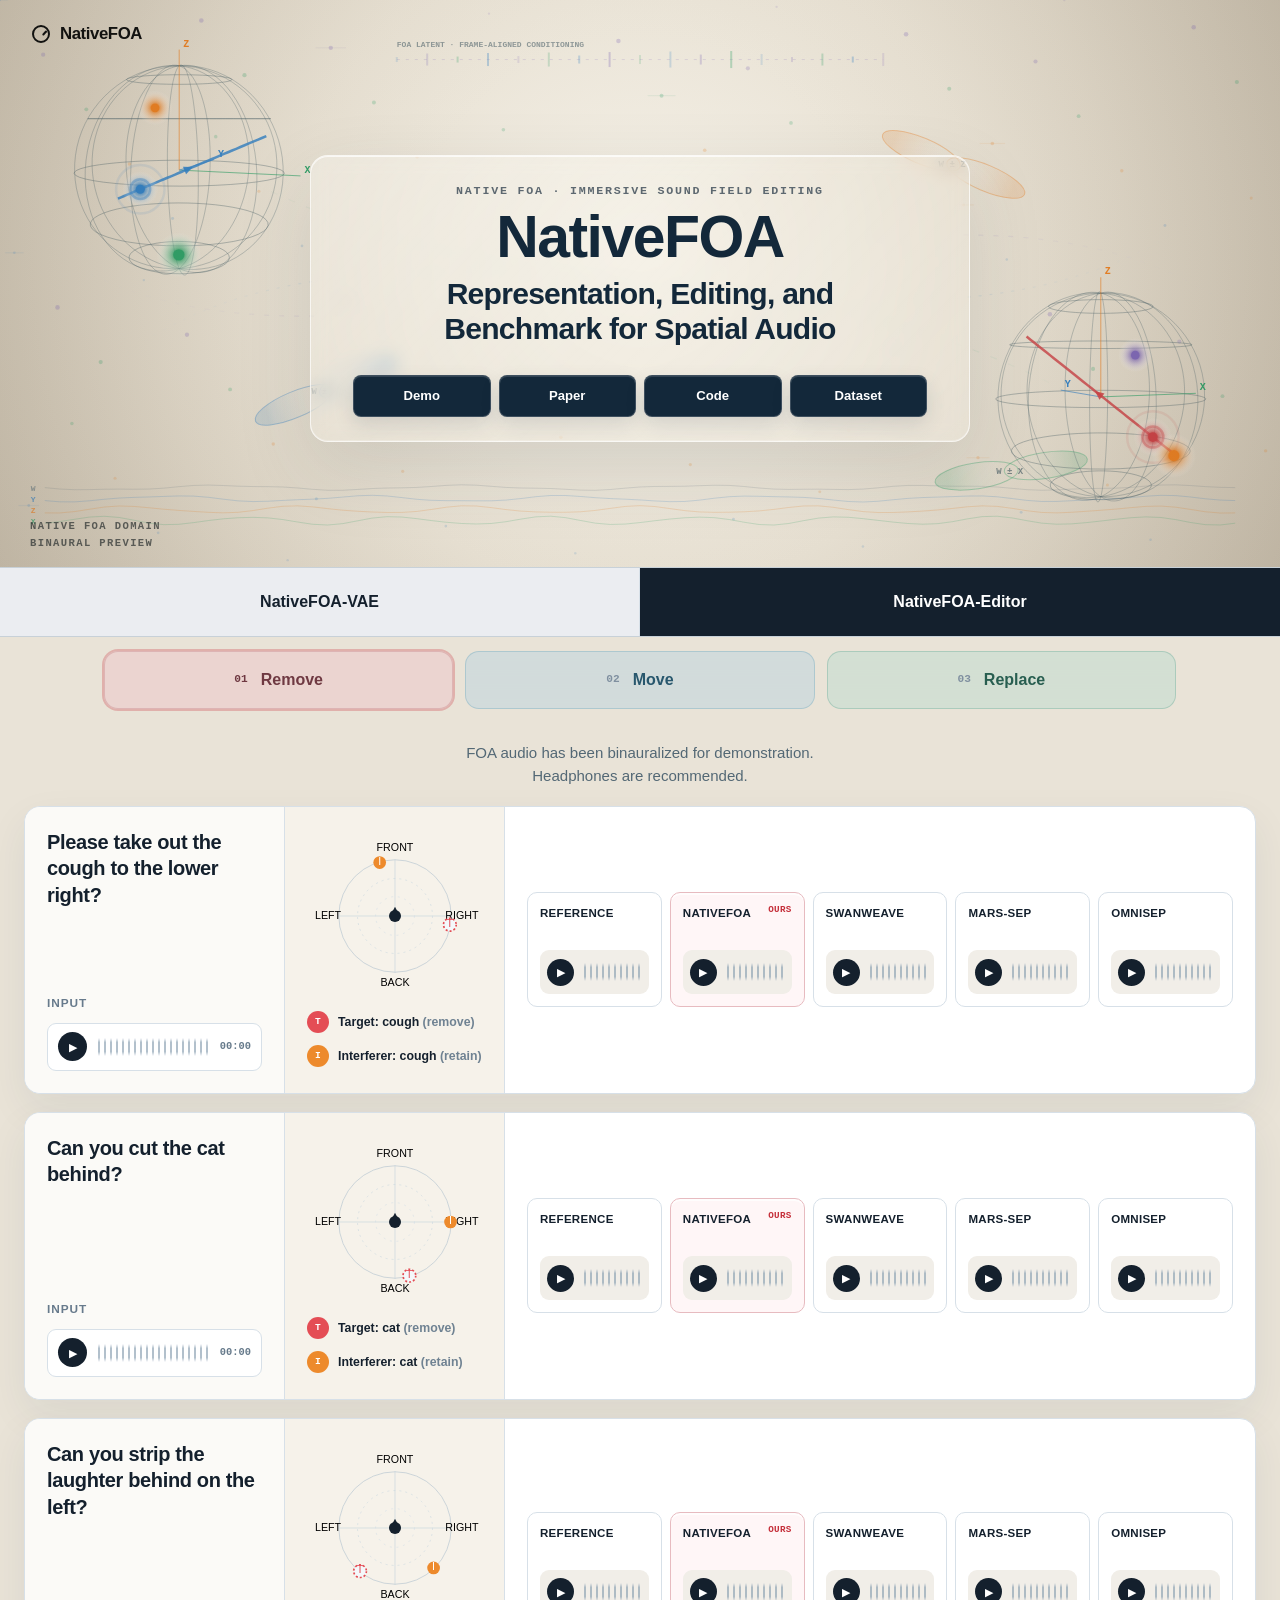
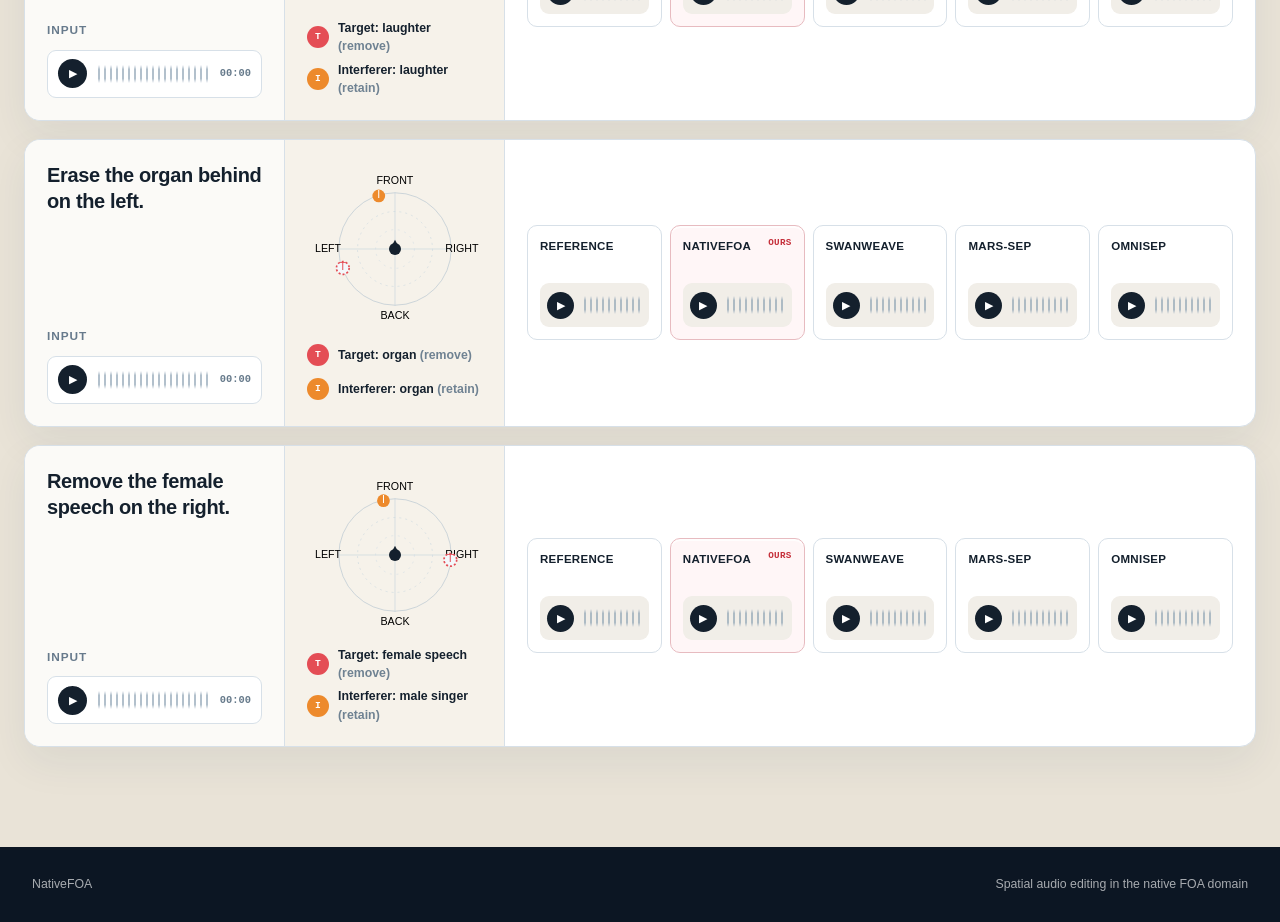
==== commit b390af84: "Refine hero with static FOA motifs" ====
--- a/preview/index.html
+++ b/preview/index.html
@@ -6,8 +6,8 @@
     <meta name="description" content="NativeFOA spatial audio editing — visual redesign concept." />
     <title>NativeFOA — Redesign Concept</title>
     <link rel="icon" type="image/svg+xml" href="data:image/svg+xml,%3Csvg xmlns='http://www.w3.org/2000/svg' viewBox='0 0 64 64'%3E%3Crect width='64' height='64' rx='14' fill='%230b111b'/%3E%3Ccircle cx='32' cy='32' r='19' fill='none' stroke='%23e9ff60' stroke-width='4'/%3E%3Ccircle cx='32' cy='13' r='5' fill='%23ff5b4d'/%3E%3Cpath d='M32 32L49 42' stroke='%23fff' stroke-width='3' stroke-linecap='round'/%3E%3C/svg%3E" />
-    <link rel="stylesheet" href="styles.css?v=30" />
-    <script src="app.js?v=30" defer></script>
+    <link rel="stylesheet" href="styles.css?v=31" />
+    <script src="app.js?v=31" defer></script>
   </head>
   <body>
     <header class="topbar">
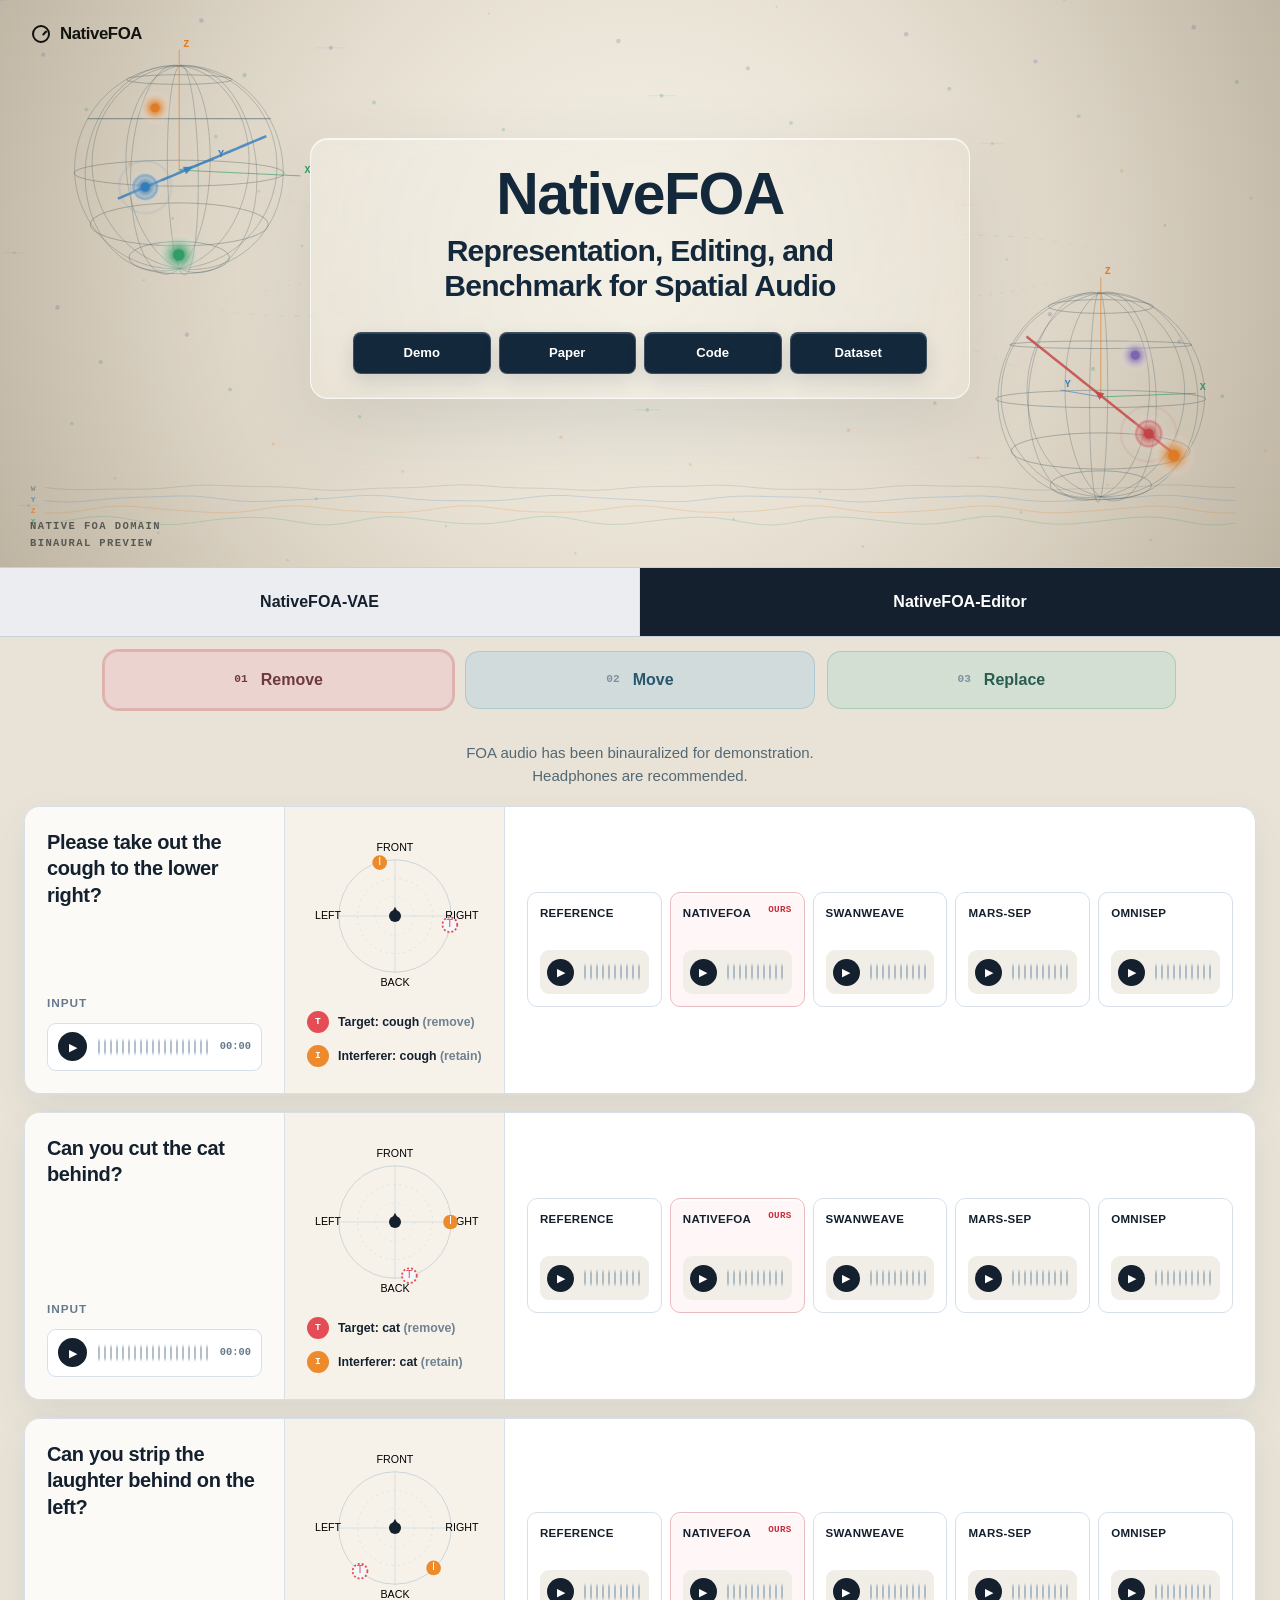
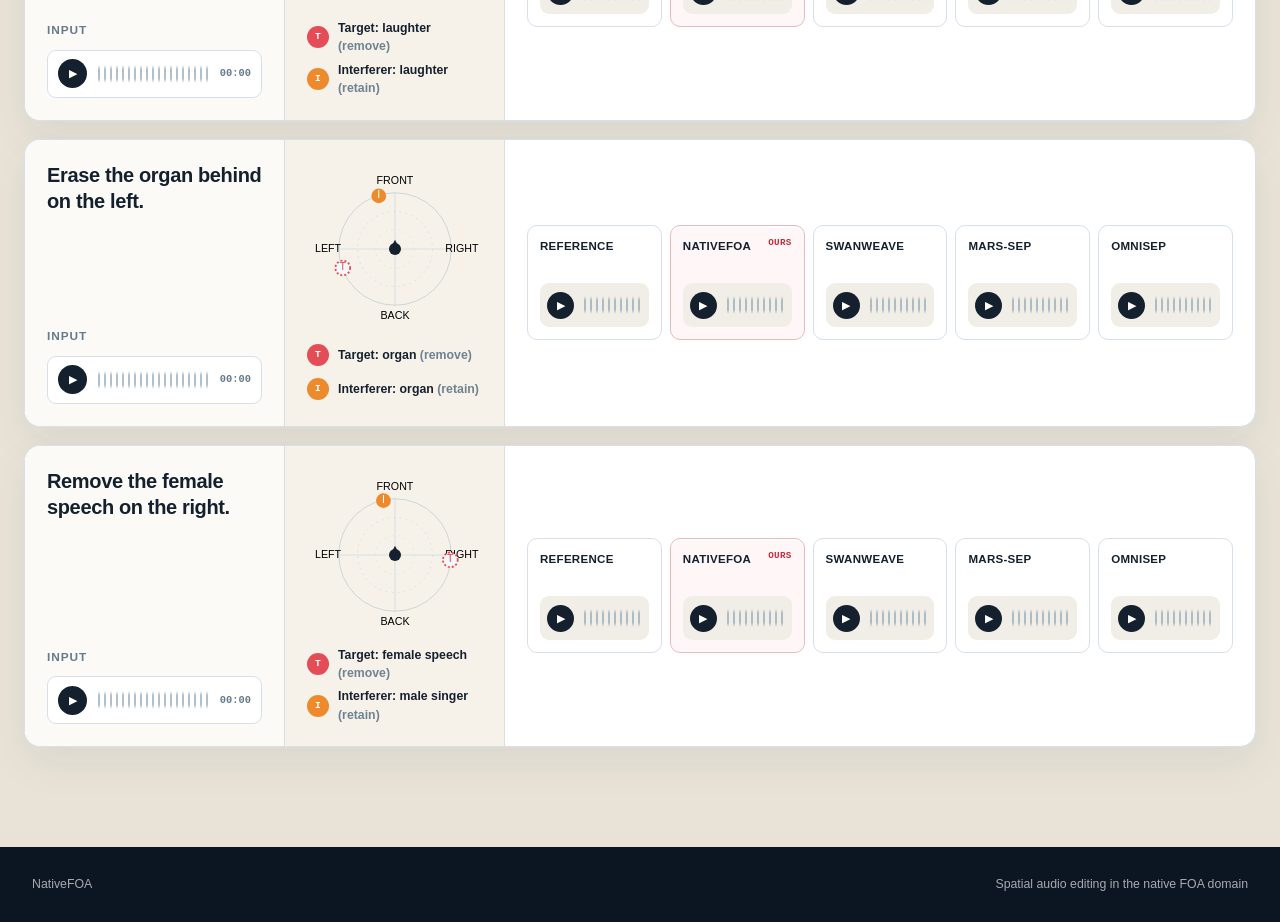
==== commit a5a3949b: "Polish hero spacing and scene markers" ====
--- a/preview/index.html
+++ b/preview/index.html
@@ -6,8 +6,8 @@
     <meta name="description" content="NativeFOA spatial audio editing — visual redesign concept." />
     <title>NativeFOA — Redesign Concept</title>
     <link rel="icon" type="image/svg+xml" href="data:image/svg+xml,%3Csvg xmlns='http://www.w3.org/2000/svg' viewBox='0 0 64 64'%3E%3Crect width='64' height='64' rx='14' fill='%230b111b'/%3E%3Ccircle cx='32' cy='32' r='19' fill='none' stroke='%23e9ff60' stroke-width='4'/%3E%3Ccircle cx='32' cy='13' r='5' fill='%23ff5b4d'/%3E%3Cpath d='M32 32L49 42' stroke='%23fff' stroke-width='3' stroke-linecap='round'/%3E%3C/svg%3E" />
-    <link rel="stylesheet" href="styles.css?v=31" />
-    <script src="app.js?v=31" defer></script>
+    <link rel="stylesheet" href="styles.css?v=32" />
+    <script src="app.js?v=32" defer></script>
   </head>
   <body>
     <header class="topbar">
@@ -19,7 +19,6 @@
         <canvas class="soundfield-canvas" id="soundfield-canvas" aria-hidden="true"></canvas>
         <div class="hero-shade"></div>
         <div class="hero-panel">
-          <p class="kicker">NATIVE FOA · IMMERSIVE SOUND FIELD EDITING</p>
           <h1>NativeFOA</h1>
           <p class="hero-title">Representation, Editing, and<br />Benchmark for Spatial Audio</p>
           <div class="hero-actions" aria-label="Project resources">
--- a/preview/styles.css
+++ b/preview/styles.css
@@ -12,7 +12,7 @@
 .task-switcher{top:68px;padding:14px max(18px,calc((100vw - 1120px)/2));gap:12px;border:0;background:linear-gradient(180deg,rgba(224,239,246,.94),rgba(204,226,236,.88));backdrop-filter:blur(18px) saturate(1.15)}.task-button{position:relative;min-height:58px;overflow:hidden;border:1px solid rgba(118,171,193,.34)!important;border-radius:18px;color:#19384a;box-shadow:0 10px 25px rgba(31,87,111,.1),inset 0 1px 0 rgba(255,255,255,.9),inset 0 -1px 0 rgba(65,131,158,.12);transform:none;transition:transform .22s ease,box-shadow .22s ease,background .22s ease}.task-button:nth-child(1){background:linear-gradient(135deg,rgba(255,255,255,.84),rgba(245,185,194,.3) 48%,rgba(216,133,148,.18))}.task-button:nth-child(2){background:linear-gradient(135deg,rgba(255,255,255,.86),rgba(130,202,235,.31) 48%,rgba(66,157,204,.18))}.task-button:nth-child(3){background:linear-gradient(135deg,rgba(255,255,255,.86),rgba(132,221,199,.3) 48%,rgba(55,168,147,.17))}.task-button:after{position:absolute;inset:1px;border-radius:17px;background:linear-gradient(115deg,rgba(255,255,255,.72),transparent 32% 70%,rgba(255,255,255,.2));content:"";pointer-events:none}.task-button:hover{transform:translateY(-2px);box-shadow:0 14px 30px rgba(31,87,111,.15),inset 0 1px 0 rgba(255,255,255,.95)}.task-button:nth-child(1).is-active{background:linear-gradient(135deg,rgba(255,250,251,.96),rgba(235,139,153,.58) 52%,rgba(204,92,112,.38));border-color:rgba(196,82,101,.5)!important;color:#712b38}.task-button:nth-child(2).is-active{background:linear-gradient(135deg,rgba(249,253,255,.96),rgba(85,175,220,.58) 52%,rgba(34,130,181,.38));border-color:rgba(38,132,181,.5)!important;color:#174f70}.task-button:nth-child(3).is-active{background:linear-gradient(135deg,rgba(249,255,253,.96),rgba(75,191,166,.56) 52%,rgba(31,142,120,.36));border-color:rgba(36,145,123,.5)!important;color:#155b4d}.task-button.is-active span{color:currentColor}.task-button:active{transform:translateY(1px)}
 .vae-section{padding:48px max(24px,calc((100vw - 1450px)/2)) 76px;background:#e9e3d7}.vae-heading{margin-bottom:18px}.vae-heading .kicker{margin-bottom:8px}.vae-heading h2{margin:0;font-size:clamp(1.3rem,1.7vw,1.7rem);line-height:1.12;letter-spacing:-.025em}.vae-list{display:grid;gap:15px}.vae-case{overflow:hidden;border:1px solid rgba(20,32,45,.18);border-radius:15px;background:#f5f7fa;box-shadow:0 17px 44px rgba(38,47,54,.1)}.vae-frame{display:block;width:100%;height:520px;border:0;background:#f5f7fa}.bench-section{min-height:62vh;padding:90px max(24px,calc((100vw - 1120px)/2)) 110px;background:#f5f7fa}.bench-section h2{margin:0;font-size:clamp(3rem,7vw,6.5rem);line-height:.9;letter-spacing:-.07em}.bench-section>p:not(.kicker){max-width:720px;margin:28px 0;color:#62717a;font-size:1.08rem}.bench-placeholder{display:flex;align-items:center;justify-content:space-between;margin-top:58px;padding:34px;border:1px solid #d7e0e8;border-radius:16px;background:#fff;box-shadow:0 18px 46px rgba(34,62,82,.07)}.bench-placeholder span{font-weight:760}.bench-placeholder strong{color:#a92f37;font:800 .72rem/1 ui-monospace,monospace;letter-spacing:.12em;text-transform:uppercase}
 .hero-panel{border-radius:18px}.demo-section{background:#e9e3d7}.case-copy{background:#fbfaf7}.scene-panel{background:#f6f2ea}.method-card .fake-player{background:#f1eee8}.task-switcher{background:rgba(233,227,215,.95);backdrop-filter:blur(16px)}.task-button{border-color:rgba(118,104,84,.22)!important;border-radius:14px;box-shadow:none;transform:none}.task-button:after{display:none}.task-button:nth-child(1),.task-button:nth-child(1).is-active{background:rgba(238,185,193,.34);border-color:rgba(192,111,124,.34)!important;color:#6f3942}.task-button:nth-child(2),.task-button:nth-child(2).is-active{background:rgba(170,207,226,.38);border-color:rgba(91,151,180,.3)!important;color:#28576d}.task-button:nth-child(3),.task-button:nth-child(3).is-active{background:rgba(174,218,205,.38);border-color:rgba(82,151,132,.3)!important;color:#285e50}.task-button.is-active{box-shadow:0 0 0 2px color-mix(in srgb,var(--accent) 28%,transparent)}.task-button:hover{transform:none;filter:brightness(.98)}.task-button:active{transform:none}
-.hero{background:radial-gradient(circle at 50% 45%,#f5f1e7 0,#e7e0d2 48%,#cbc1af 100%)}.hero-panel{border-color:rgba(255,255,255,.68);background:linear-gradient(135deg,rgba(255,255,255,.26),rgba(255,255,255,.07) 54%,rgba(255,255,255,.15));box-shadow:0 28px 76px rgba(51,58,58,.14),inset 0 1px 0 rgba(255,255,255,.72),inset 0 -1px 0 rgba(255,255,255,.22);-webkit-backdrop-filter:blur(8px) saturate(1.08);backdrop-filter:blur(8px) saturate(1.08)}.hero h1{color:#13283a;font-size:clamp(2.9rem,4.6vw,3.9rem);letter-spacing:-.025em}.hero-title{color:#13283a;font-size:clamp(1.5rem,2.35vw,1.9rem);letter-spacing:-.025em}.hero-actions{margin-top:28px}.action{border-color:rgba(255,255,255,.18);background:#13283a}.action--muted{background:#13283a}.editor-note{margin:0;padding:18px 20px 0;color:#536875;text-align:center;font-size:.94rem;line-height:1.55}.case-list{padding-top:18px}
+.hero{background:radial-gradient(circle at 50% 45%,#f5f1e7 0,#e7e0d2 48%,#cbc1af 100%)}.hero-panel{transform:translateY(-30px);border-color:rgba(255,255,255,.68);background:linear-gradient(135deg,rgba(255,255,255,.26),rgba(255,255,255,.07) 54%,rgba(255,255,255,.15));box-shadow:0 28px 76px rgba(51,58,58,.14),inset 0 1px 0 rgba(255,255,255,.72),inset 0 -1px 0 rgba(255,255,255,.22);-webkit-backdrop-filter:blur(8px) saturate(1.08);backdrop-filter:blur(8px) saturate(1.08)}.hero h1{color:#13283a;font-size:clamp(2.9rem,4.6vw,3.9rem);letter-spacing:-.025em}.hero-title{color:#13283a;font-size:clamp(1.5rem,2.35vw,1.9rem);letter-spacing:-.025em}.hero-actions{margin-top:28px}.action{border-color:rgba(255,255,255,.18);background:#13283a}.action--muted{background:#13283a}.editor-note{margin:0;padding:18px 20px 0;color:#536875;text-align:center;font-size:.94rem;line-height:1.55}.case-list{padding-top:18px}
 footer{display:flex;justify-content:space-between;gap:30px;padding:28px 32px;background:#0c1623;color:rgba(255,255,255,.64);font-size:.77rem}@keyframes wave{to{background-position:24px 0}}
 @media(max-width:1120px){.case-card{grid-template-columns:260px minmax(220px,1fr)}.methods-panel{grid-column:1/-1;border-top:1px solid var(--line)}.method-grid{grid-template-columns:repeat(var(--methods,4),minmax(108px,1fr))}}
 @media(max-width:900px){.vae-heading h2{font-size:clamp(1.25rem,4vw,1.55rem)}}
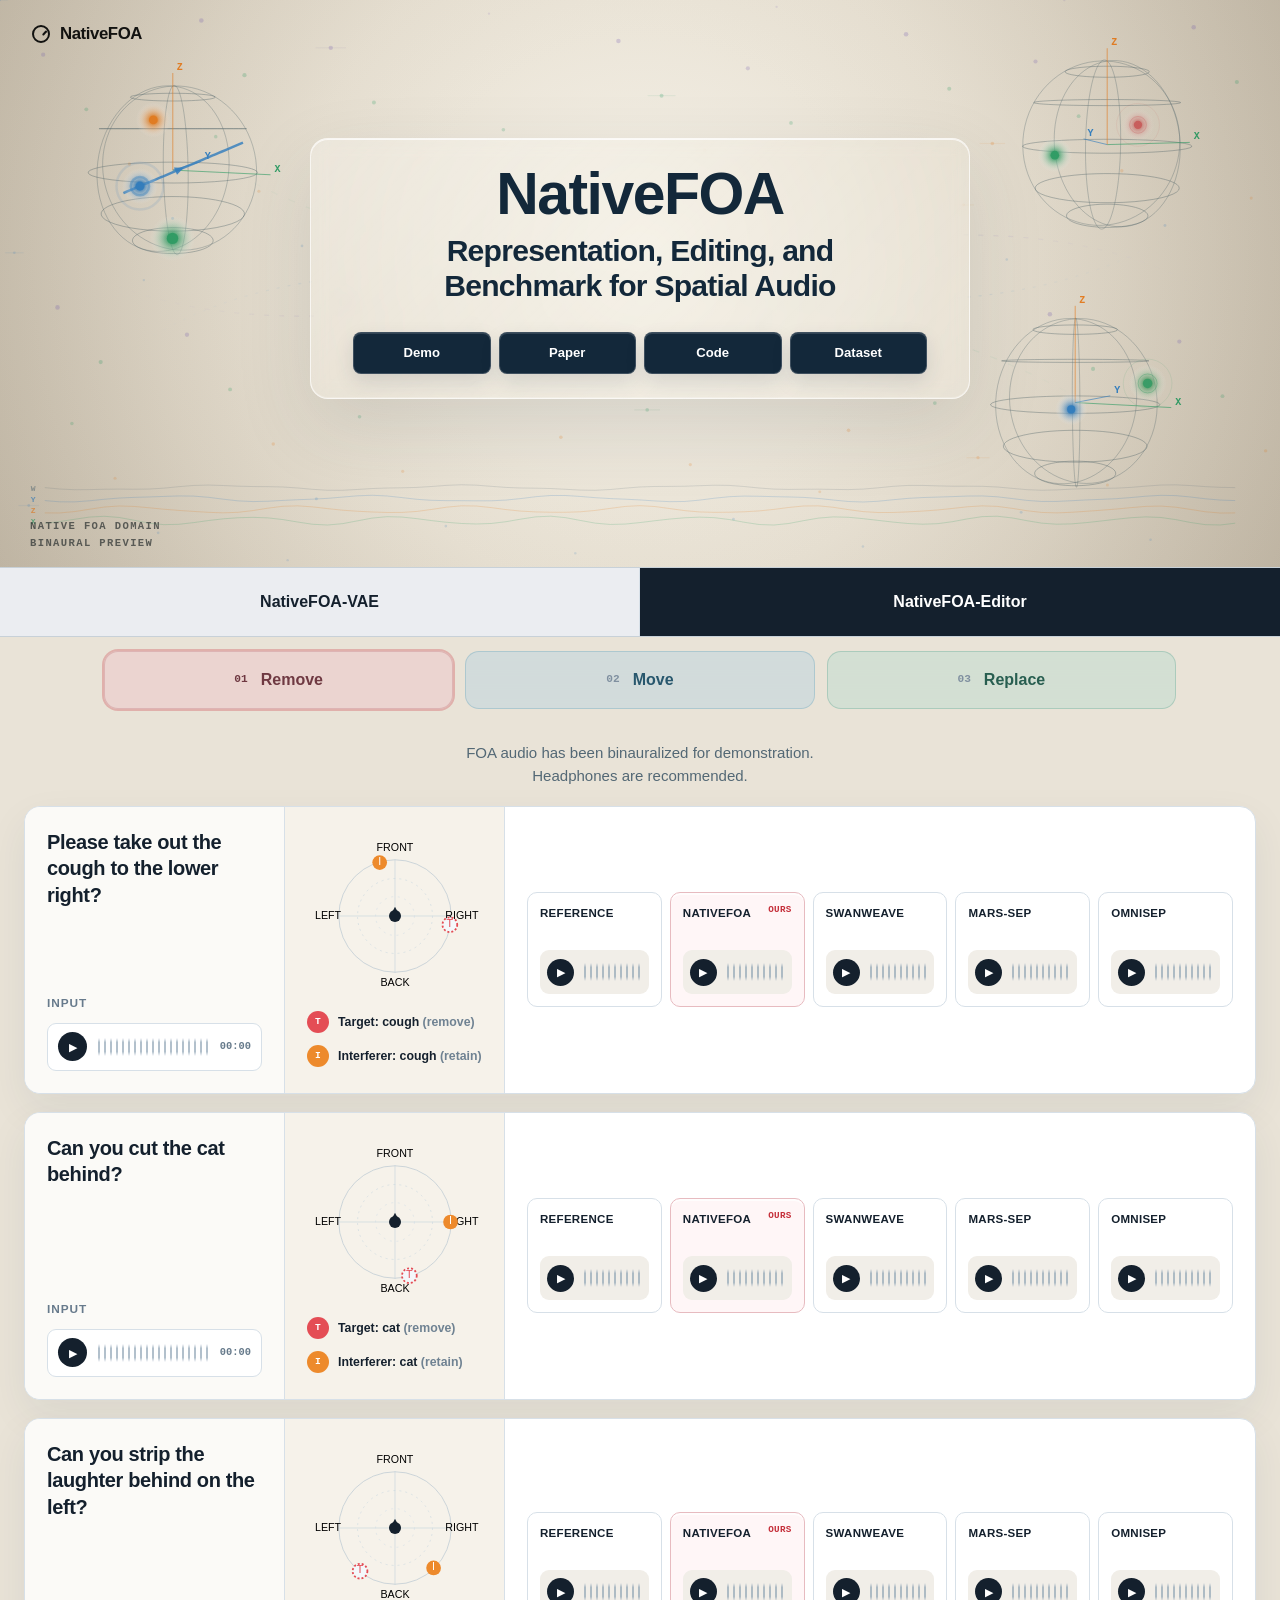
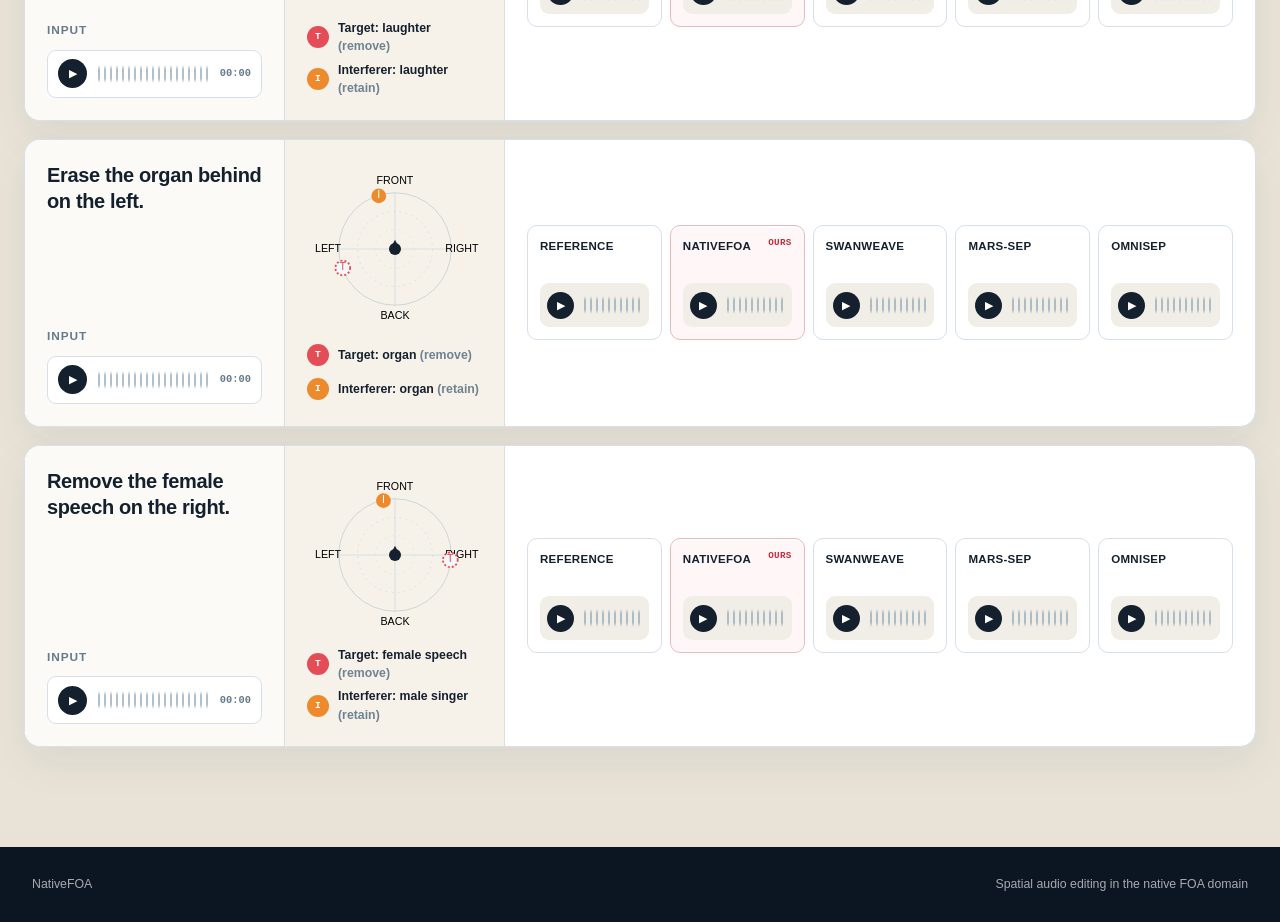
==== commit 0e780e22: "Add remove and replace hero animations" ====
--- a/preview/index.html
+++ b/preview/index.html
@@ -6,8 +6,8 @@
     <meta name="description" content="NativeFOA spatial audio editing — visual redesign concept." />
     <title>NativeFOA — Redesign Concept</title>
     <link rel="icon" type="image/svg+xml" href="data:image/svg+xml,%3Csvg xmlns='http://www.w3.org/2000/svg' viewBox='0 0 64 64'%3E%3Crect width='64' height='64' rx='14' fill='%230b111b'/%3E%3Ccircle cx='32' cy='32' r='19' fill='none' stroke='%23e9ff60' stroke-width='4'/%3E%3Ccircle cx='32' cy='13' r='5' fill='%23ff5b4d'/%3E%3Cpath d='M32 32L49 42' stroke='%23fff' stroke-width='3' stroke-linecap='round'/%3E%3C/svg%3E" />
-    <link rel="stylesheet" href="styles.css?v=32" />
-    <script src="app.js?v=32" defer></script>
+    <link rel="stylesheet" href="styles.css?v=33" />
+    <script src="app.js?v=33" defer></script>
   </head>
   <body>
     <header class="topbar">
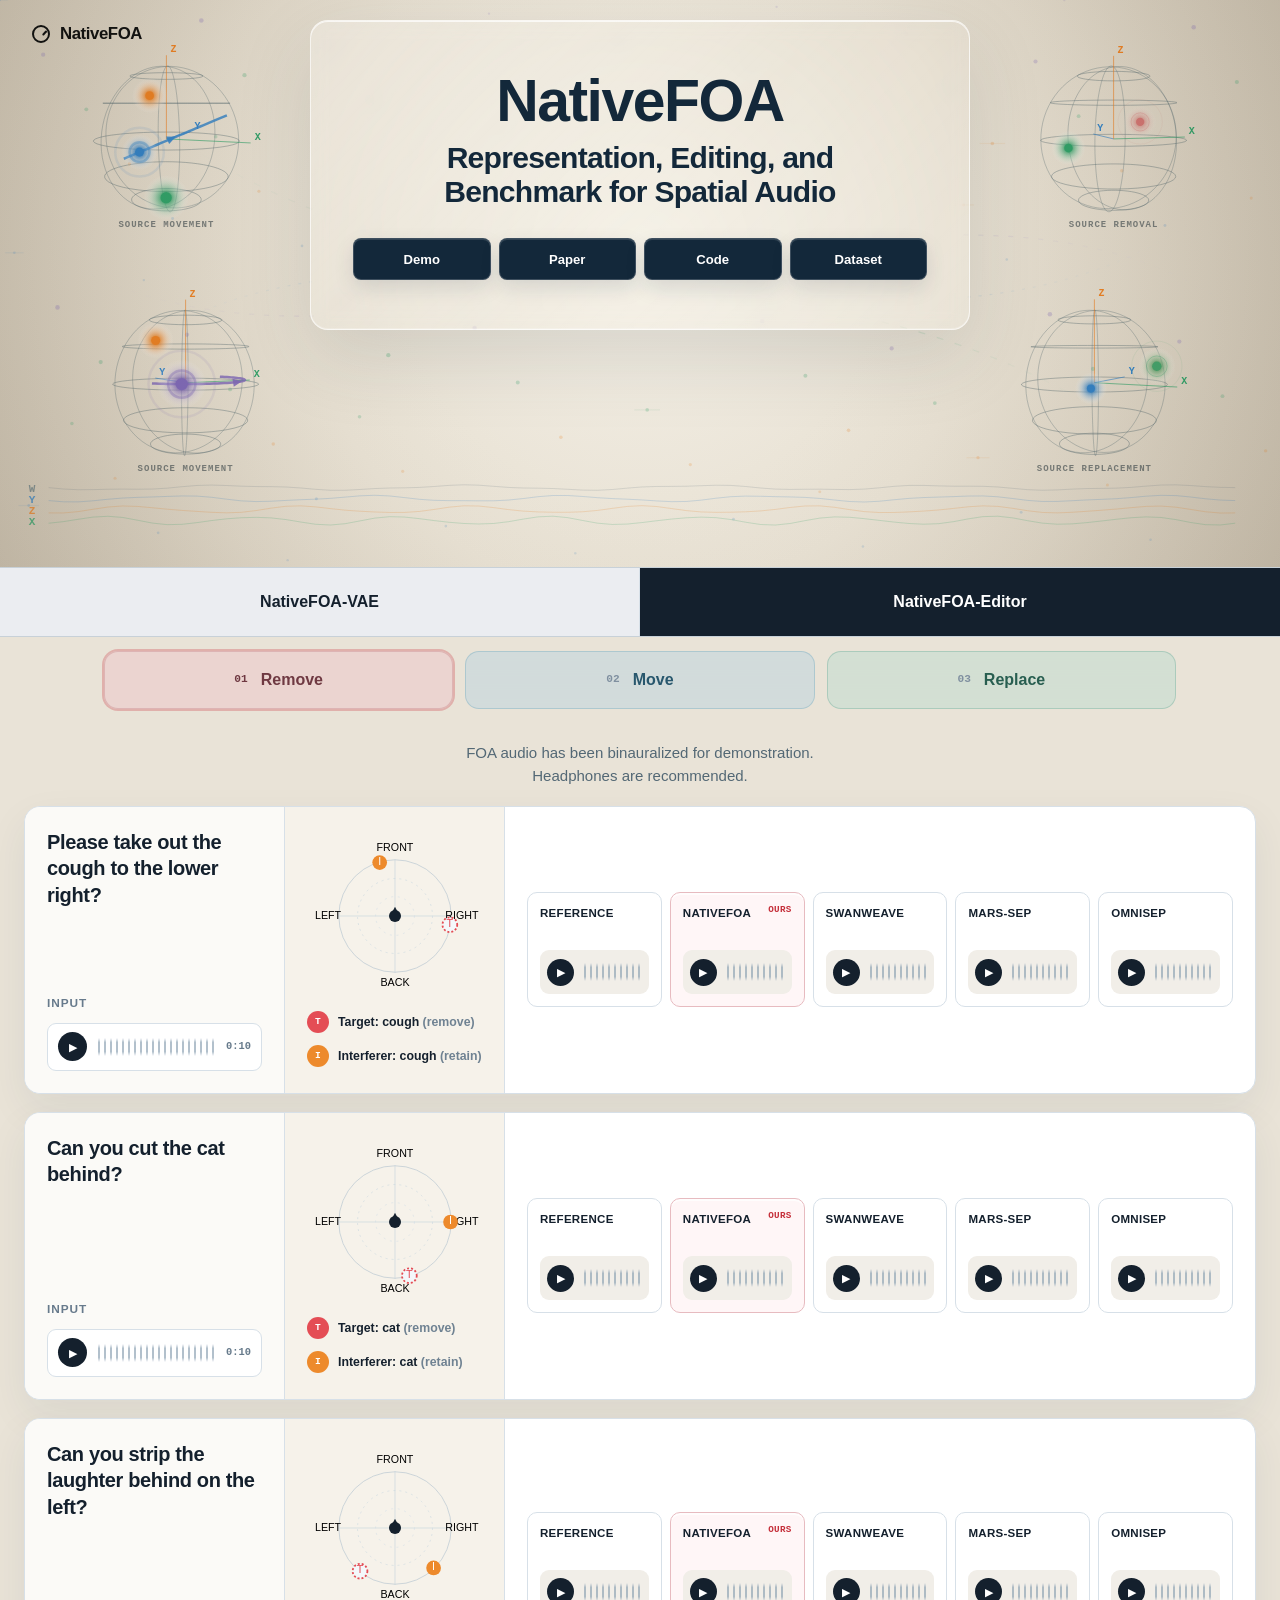
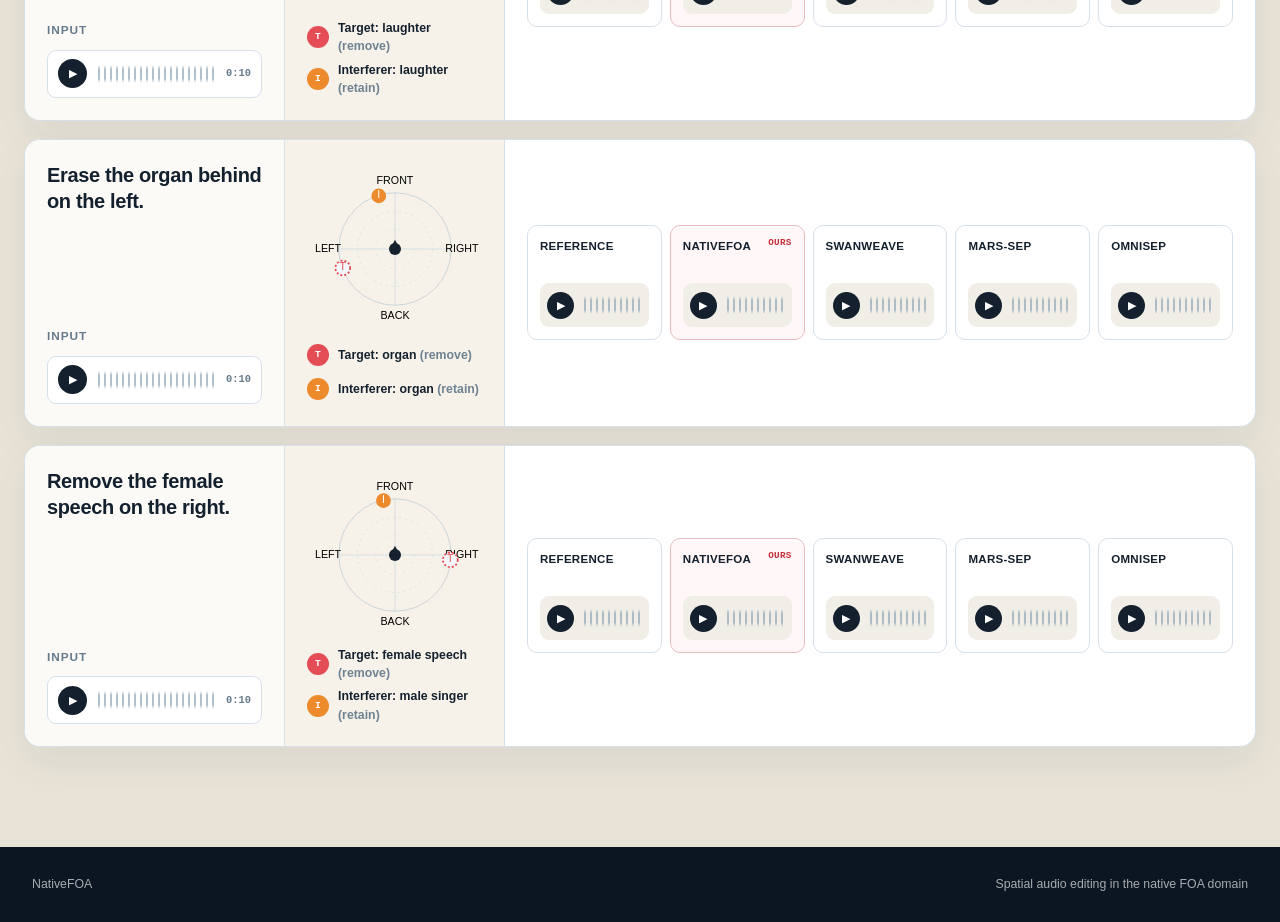
==== commit 5bdbcd05: "Launch redesigned NativeFOA demo homepage" ====
--- a/preview/index.html
+++ b/preview/index.html
@@ -3,11 +3,11 @@
   <head>
     <meta charset="UTF-8" />
     <meta name="viewport" content="width=device-width, initial-scale=1.0" />
-    <meta name="description" content="NativeFOA spatial audio editing — visual redesign concept." />
-    <title>NativeFOA — Redesign Concept</title>
+    <meta name="description" content="NativeFOA representation and instruction-guided spatial audio editing demos." />
+    <title>NativeFOA — Spatial Audio Demo</title>
     <link rel="icon" type="image/svg+xml" href="data:image/svg+xml,%3Csvg xmlns='http://www.w3.org/2000/svg' viewBox='0 0 64 64'%3E%3Crect width='64' height='64' rx='14' fill='%230b111b'/%3E%3Ccircle cx='32' cy='32' r='19' fill='none' stroke='%23e9ff60' stroke-width='4'/%3E%3Ccircle cx='32' cy='13' r='5' fill='%23ff5b4d'/%3E%3Cpath d='M32 32L49 42' stroke='%23fff' stroke-width='3' stroke-linecap='round'/%3E%3C/svg%3E" />
-    <link rel="stylesheet" href="styles.css?v=33" />
-    <script src="app.js?v=33" defer></script>
+    <link rel="stylesheet" href="styles.css?v=34" />
+    <script src="app.js?v=34" defer></script>
   </head>
   <body>
     <header class="topbar">
@@ -28,7 +28,6 @@
             <span class="action action--muted">Dataset</span>
           </div>
         </div>
-        <div class="hero-meta hero-meta--left">NATIVE FOA DOMAIN<br />BINAURAL PREVIEW</div>
       </section>
 
       <nav class="module-switcher" aria-label="NativeFOA components">
--- a/preview/styles.css
+++ b/preview/styles.css
@@ -12,9 +12,9 @@
 .task-switcher{top:68px;padding:14px max(18px,calc((100vw - 1120px)/2));gap:12px;border:0;background:linear-gradient(180deg,rgba(224,239,246,.94),rgba(204,226,236,.88));backdrop-filter:blur(18px) saturate(1.15)}.task-button{position:relative;min-height:58px;overflow:hidden;border:1px solid rgba(118,171,193,.34)!important;border-radius:18px;color:#19384a;box-shadow:0 10px 25px rgba(31,87,111,.1),inset 0 1px 0 rgba(255,255,255,.9),inset 0 -1px 0 rgba(65,131,158,.12);transform:none;transition:transform .22s ease,box-shadow .22s ease,background .22s ease}.task-button:nth-child(1){background:linear-gradient(135deg,rgba(255,255,255,.84),rgba(245,185,194,.3) 48%,rgba(216,133,148,.18))}.task-button:nth-child(2){background:linear-gradient(135deg,rgba(255,255,255,.86),rgba(130,202,235,.31) 48%,rgba(66,157,204,.18))}.task-button:nth-child(3){background:linear-gradient(135deg,rgba(255,255,255,.86),rgba(132,221,199,.3) 48%,rgba(55,168,147,.17))}.task-button:after{position:absolute;inset:1px;border-radius:17px;background:linear-gradient(115deg,rgba(255,255,255,.72),transparent 32% 70%,rgba(255,255,255,.2));content:"";pointer-events:none}.task-button:hover{transform:translateY(-2px);box-shadow:0 14px 30px rgba(31,87,111,.15),inset 0 1px 0 rgba(255,255,255,.95)}.task-button:nth-child(1).is-active{background:linear-gradient(135deg,rgba(255,250,251,.96),rgba(235,139,153,.58) 52%,rgba(204,92,112,.38));border-color:rgba(196,82,101,.5)!important;color:#712b38}.task-button:nth-child(2).is-active{background:linear-gradient(135deg,rgba(249,253,255,.96),rgba(85,175,220,.58) 52%,rgba(34,130,181,.38));border-color:rgba(38,132,181,.5)!important;color:#174f70}.task-button:nth-child(3).is-active{background:linear-gradient(135deg,rgba(249,255,253,.96),rgba(75,191,166,.56) 52%,rgba(31,142,120,.36));border-color:rgba(36,145,123,.5)!important;color:#155b4d}.task-button.is-active span{color:currentColor}.task-button:active{transform:translateY(1px)}
 .vae-section{padding:48px max(24px,calc((100vw - 1450px)/2)) 76px;background:#e9e3d7}.vae-heading{margin-bottom:18px}.vae-heading .kicker{margin-bottom:8px}.vae-heading h2{margin:0;font-size:clamp(1.3rem,1.7vw,1.7rem);line-height:1.12;letter-spacing:-.025em}.vae-list{display:grid;gap:15px}.vae-case{overflow:hidden;border:1px solid rgba(20,32,45,.18);border-radius:15px;background:#f5f7fa;box-shadow:0 17px 44px rgba(38,47,54,.1)}.vae-frame{display:block;width:100%;height:520px;border:0;background:#f5f7fa}.bench-section{min-height:62vh;padding:90px max(24px,calc((100vw - 1120px)/2)) 110px;background:#f5f7fa}.bench-section h2{margin:0;font-size:clamp(3rem,7vw,6.5rem);line-height:.9;letter-spacing:-.07em}.bench-section>p:not(.kicker){max-width:720px;margin:28px 0;color:#62717a;font-size:1.08rem}.bench-placeholder{display:flex;align-items:center;justify-content:space-between;margin-top:58px;padding:34px;border:1px solid #d7e0e8;border-radius:16px;background:#fff;box-shadow:0 18px 46px rgba(34,62,82,.07)}.bench-placeholder span{font-weight:760}.bench-placeholder strong{color:#a92f37;font:800 .72rem/1 ui-monospace,monospace;letter-spacing:.12em;text-transform:uppercase}
 .hero-panel{border-radius:18px}.demo-section{background:#e9e3d7}.case-copy{background:#fbfaf7}.scene-panel{background:#f6f2ea}.method-card .fake-player{background:#f1eee8}.task-switcher{background:rgba(233,227,215,.95);backdrop-filter:blur(16px)}.task-button{border-color:rgba(118,104,84,.22)!important;border-radius:14px;box-shadow:none;transform:none}.task-button:after{display:none}.task-button:nth-child(1),.task-button:nth-child(1).is-active{background:rgba(238,185,193,.34);border-color:rgba(192,111,124,.34)!important;color:#6f3942}.task-button:nth-child(2),.task-button:nth-child(2).is-active{background:rgba(170,207,226,.38);border-color:rgba(91,151,180,.3)!important;color:#28576d}.task-button:nth-child(3),.task-button:nth-child(3).is-active{background:rgba(174,218,205,.38);border-color:rgba(82,151,132,.3)!important;color:#285e50}.task-button.is-active{box-shadow:0 0 0 2px color-mix(in srgb,var(--accent) 28%,transparent)}.task-button:hover{transform:none;filter:brightness(.98)}.task-button:active{transform:none}
-.hero{background:radial-gradient(circle at 50% 45%,#f5f1e7 0,#e7e0d2 48%,#cbc1af 100%)}.hero-panel{transform:translateY(-30px);border-color:rgba(255,255,255,.68);background:linear-gradient(135deg,rgba(255,255,255,.26),rgba(255,255,255,.07) 54%,rgba(255,255,255,.15));box-shadow:0 28px 76px rgba(51,58,58,.14),inset 0 1px 0 rgba(255,255,255,.72),inset 0 -1px 0 rgba(255,255,255,.22);-webkit-backdrop-filter:blur(8px) saturate(1.08);backdrop-filter:blur(8px) saturate(1.08)}.hero h1{color:#13283a;font-size:clamp(2.9rem,4.6vw,3.9rem);letter-spacing:-.025em}.hero-title{color:#13283a;font-size:clamp(1.5rem,2.35vw,1.9rem);letter-spacing:-.025em}.hero-actions{margin-top:28px}.action{border-color:rgba(255,255,255,.18);background:#13283a}.action--muted{background:#13283a}.editor-note{margin:0;padding:18px 20px 0;color:#536875;text-align:center;font-size:.94rem;line-height:1.55}.case-list{padding-top:18px}
+.hero{background:radial-gradient(circle at 50% 45%,#f5f1e7 0,#e7e0d2 48%,#cbc1af 100%)}.hero-panel{position:absolute;top:20px;left:50%;display:flex;min-height:310px;flex-direction:column;justify-content:center;transform:translateX(-50%);border-color:rgba(255,255,255,.68);background:linear-gradient(135deg,rgba(255,255,255,.26),rgba(255,255,255,.07) 54%,rgba(255,255,255,.15));box-shadow:0 28px 76px rgba(51,58,58,.14),inset 0 1px 0 rgba(255,255,255,.72),inset 0 -1px 0 rgba(255,255,255,.22);-webkit-backdrop-filter:blur(8px) saturate(1.08);backdrop-filter:blur(8px) saturate(1.08)}.hero h1{color:#13283a;font-size:clamp(2.9rem,4.6vw,3.9rem);letter-spacing:-.025em}.hero-title{color:#13283a;font-size:clamp(1.5rem,2.35vw,1.9rem);letter-spacing:-.025em}.hero-actions{margin-top:28px}.action{border-color:rgba(255,255,255,.18);background:#13283a}.action--muted{background:#13283a}.editor-note{margin:0;padding:18px 20px 0;color:#536875;text-align:center;font-size:.94rem;line-height:1.55}.case-list{padding-top:18px}
 footer{display:flex;justify-content:space-between;gap:30px;padding:28px 32px;background:#0c1623;color:rgba(255,255,255,.64);font-size:.77rem}@keyframes wave{to{background-position:24px 0}}
 @media(max-width:1120px){.case-card{grid-template-columns:260px minmax(220px,1fr)}.methods-panel{grid-column:1/-1;border-top:1px solid var(--line)}.method-grid{grid-template-columns:repeat(var(--methods,4),minmax(108px,1fr))}}
 @media(max-width:900px){.vae-heading h2{font-size:clamp(1.25rem,4vw,1.55rem)}}
-@media(max-width:720px){.topbar{height:58px;padding-inline:16px}.hero{min-height:70vh;padding:62px 14px 28px}.hero-panel{width:min(94vw,660px);padding:25px 18px 22px}.hero h1{font-size:clamp(2.8rem,12vw,3.8rem)}.hero-title br,.hero-copy br{display:none}.hero-actions{grid-template-columns:repeat(2,1fr)}.hero-meta{display:none}.module-button{min-height:60px;font-size:.82rem}.demo-section{padding-inline:12px;padding-bottom:74px}.task-switcher{top:60px;padding:10px 8px;gap:7px}.task-button{min-height:52px;border-radius:14px;font-size:.82rem}.case-card{grid-template-columns:1fr}.case-copy,.scene-panel,.methods-panel{border-right:0;border-bottom:1px solid var(--line)}.case-copy{min-height:250px}.scene-wrap{width:210px}.methods-panel{min-width:0}.method-grid{grid-template-columns:repeat(2,minmax(130px,1fr))}.method-card:last-child:nth-child(odd){grid-column:1/-1}.vae-section{padding:38px 12px 60px}.vae-frame{height:1500px}footer{display:grid}}
+@media(max-width:720px){.topbar{height:58px;padding-inline:16px}.hero{min-height:70vh;padding:62px 14px 28px}.hero-panel{top:50px;width:min(94vw,660px);min-height:300px;padding:25px 18px 22px}.hero h1{font-size:clamp(2.8rem,12vw,3.8rem)}.hero-title br,.hero-copy br{display:none}.hero-actions{grid-template-columns:repeat(2,1fr)}.hero-meta{display:none}.module-button{min-height:60px;font-size:.82rem}.demo-section{padding-inline:12px;padding-bottom:74px}.task-switcher{top:60px;padding:10px 8px;gap:7px}.task-button{min-height:52px;border-radius:14px;font-size:.82rem}.case-card{grid-template-columns:1fr}.case-copy,.scene-panel,.methods-panel{border-right:0;border-bottom:1px solid var(--line)}.case-copy{min-height:250px}.scene-wrap{width:210px}.methods-panel{min-width:0}.method-grid{grid-template-columns:repeat(2,minmax(130px,1fr))}.method-card:last-child:nth-child(odd){grid-column:1/-1}.vae-section{padding:38px 12px 60px}.vae-frame{height:1500px}footer{display:grid}}
 @media(prefers-reduced-motion:reduce){html{scroll-behavior:auto}.fake-player.is-playing .wave{animation:none}}
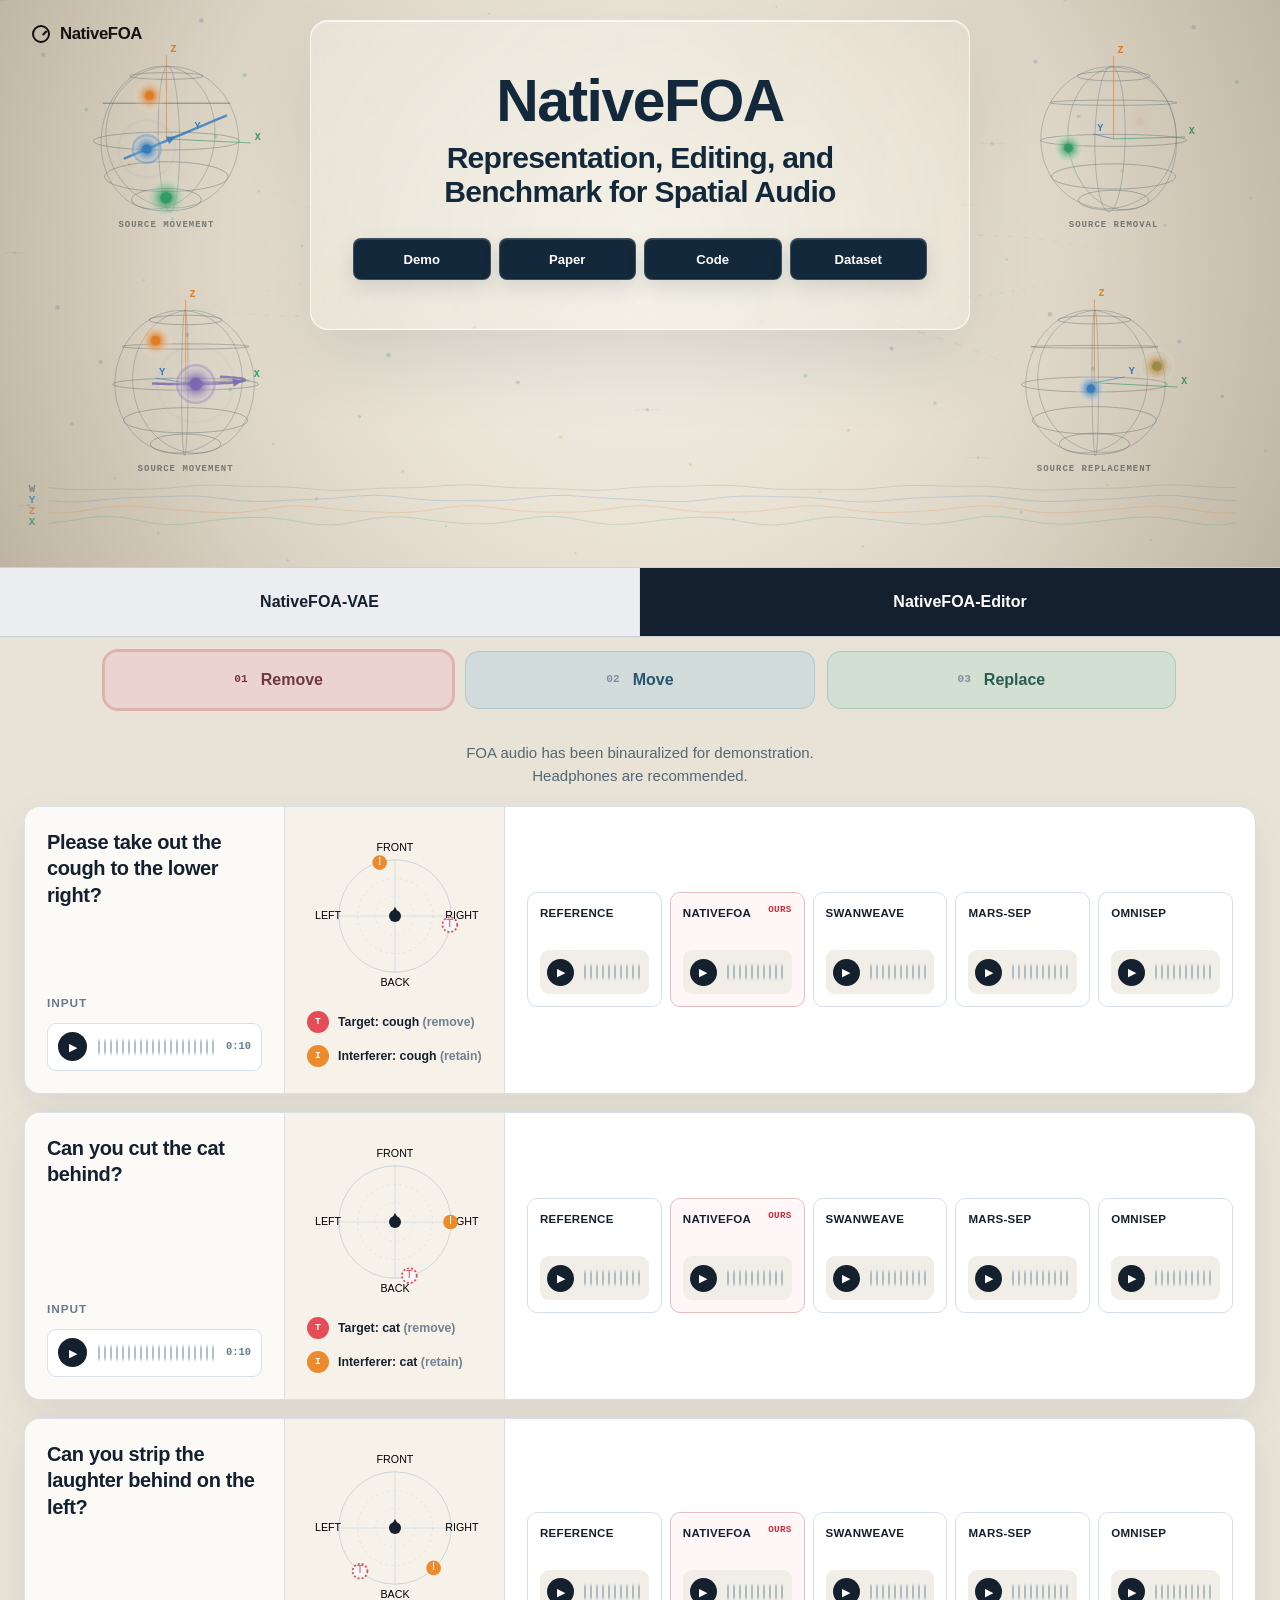
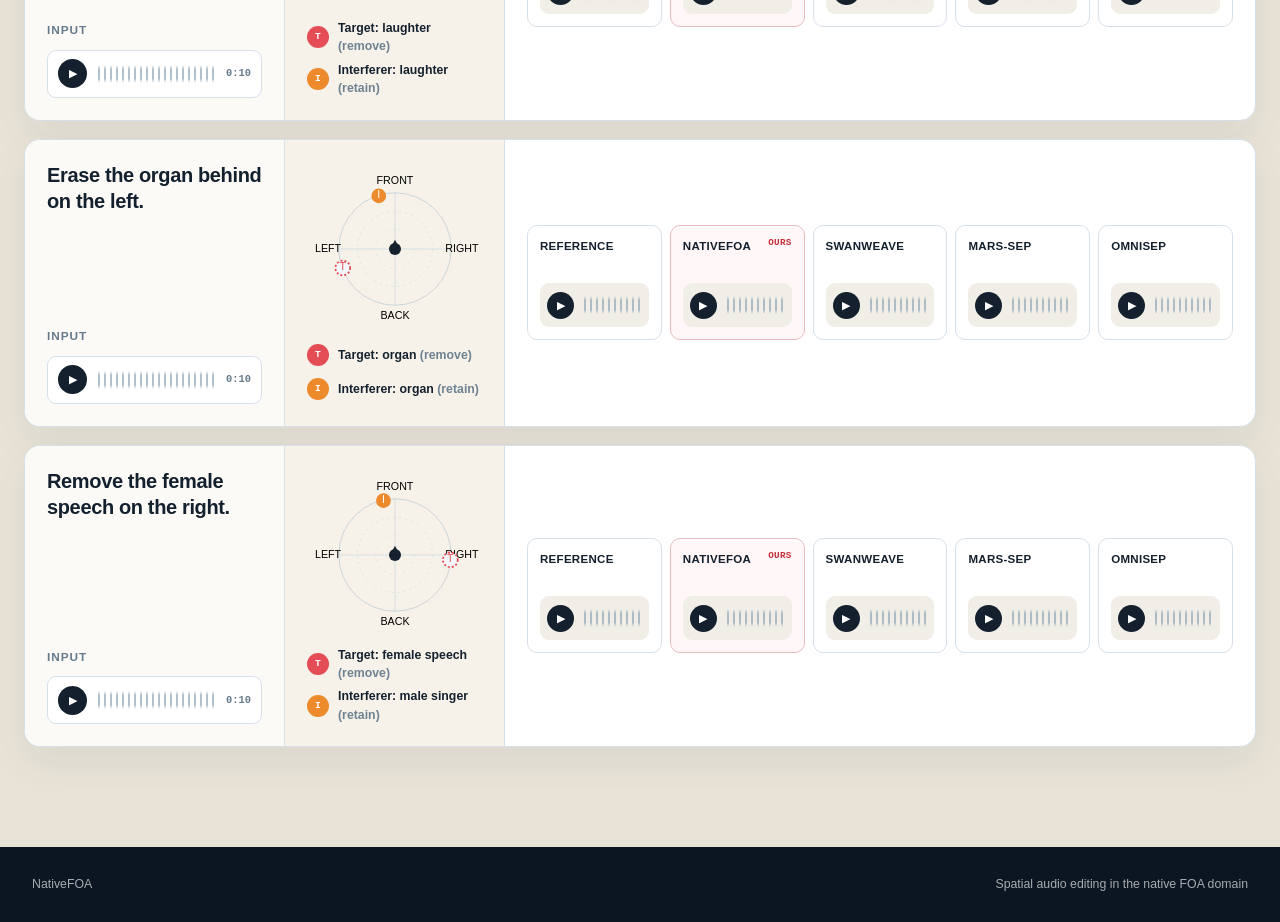
==== commit ae18adbd: "Keep bare homepage at top" ====
--- a/preview/index.html
+++ b/preview/index.html
@@ -6,8 +6,8 @@
     <meta name="description" content="NativeFOA representation and instruction-guided spatial audio editing demos." />
     <title>NativeFOA — Spatial Audio Demo</title>
     <link rel="icon" type="image/svg+xml" href="data:image/svg+xml,%3Csvg xmlns='http://www.w3.org/2000/svg' viewBox='0 0 64 64'%3E%3Crect width='64' height='64' rx='14' fill='%230b111b'/%3E%3Ccircle cx='32' cy='32' r='19' fill='none' stroke='%23e9ff60' stroke-width='4'/%3E%3Ccircle cx='32' cy='13' r='5' fill='%23ff5b4d'/%3E%3Cpath d='M32 32L49 42' stroke='%23fff' stroke-width='3' stroke-linecap='round'/%3E%3C/svg%3E" />
-    <link rel="stylesheet" href="styles.css?v=34" />
-    <script src="app.js?v=34" defer></script>
+    <link rel="stylesheet" href="styles.css?v=35" />
+    <script src="app.js?v=35" defer></script>
   </head>
   <body>
     <header class="topbar">
